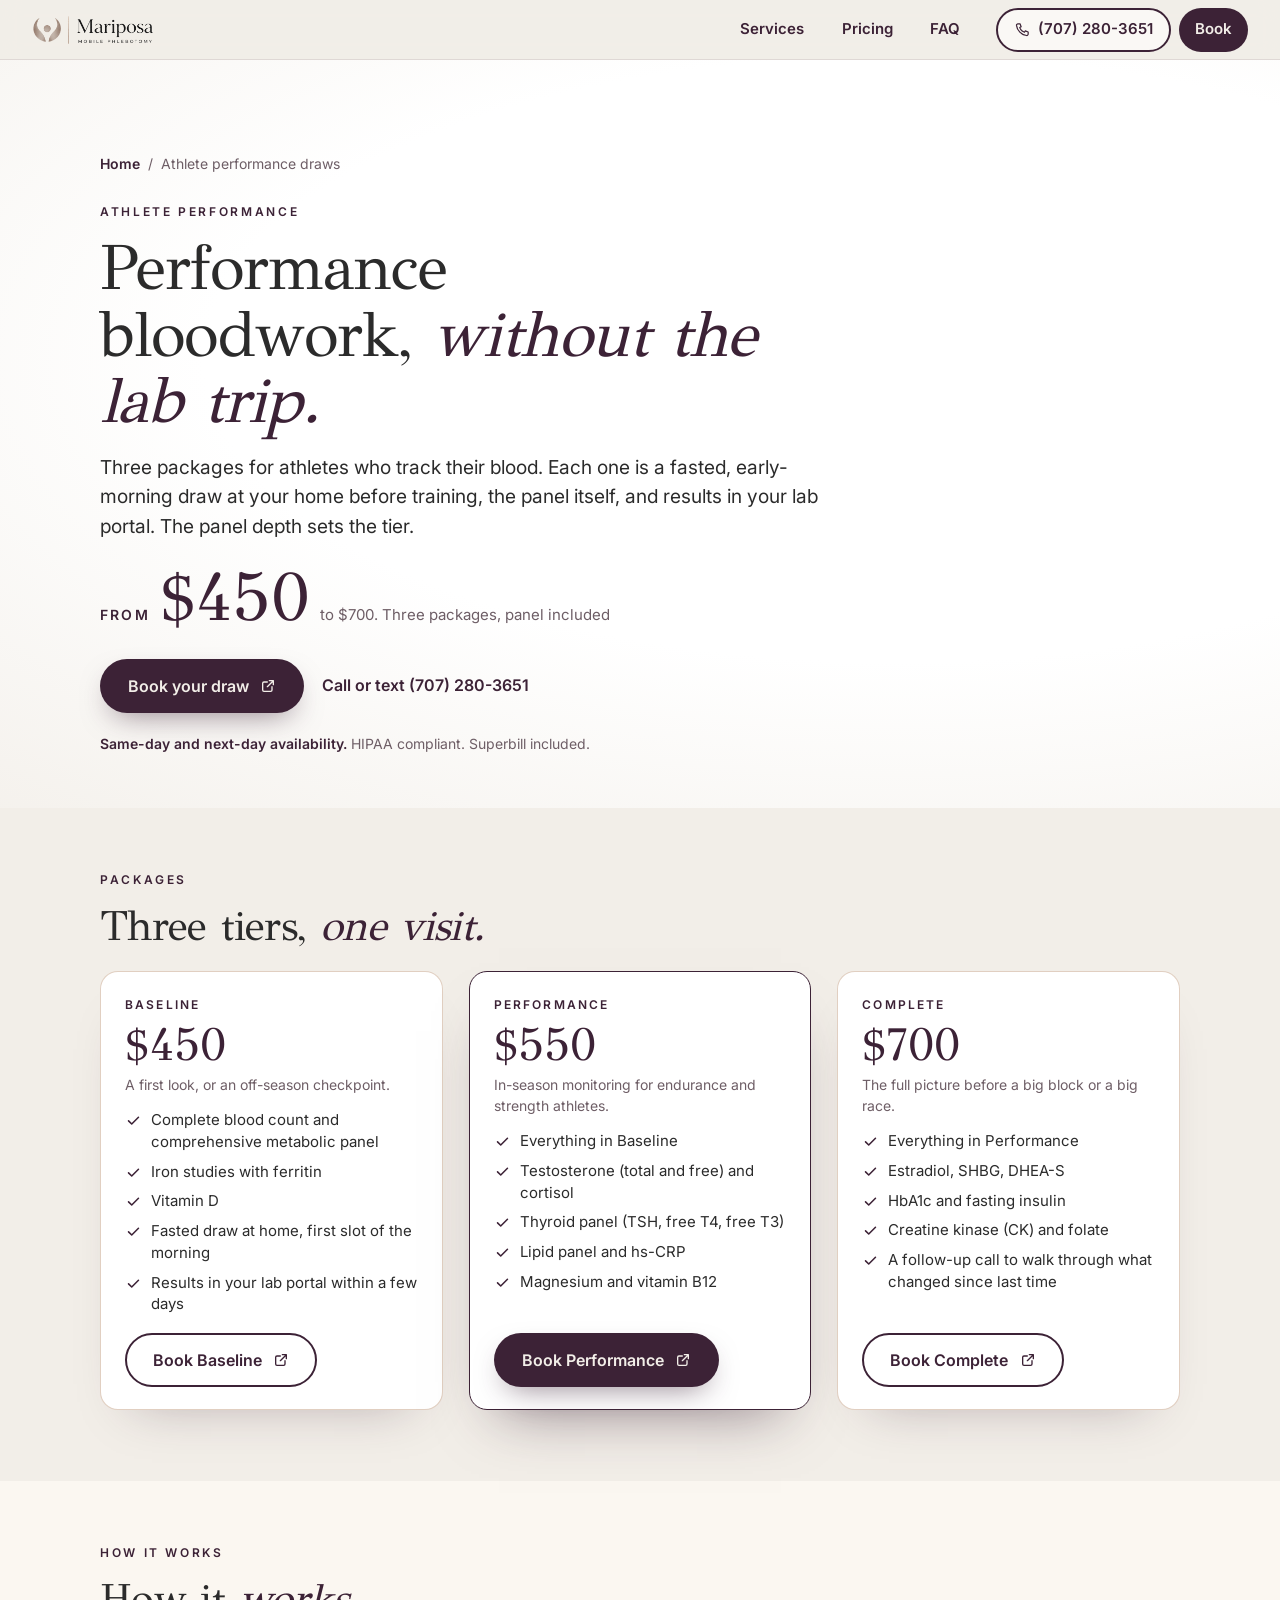
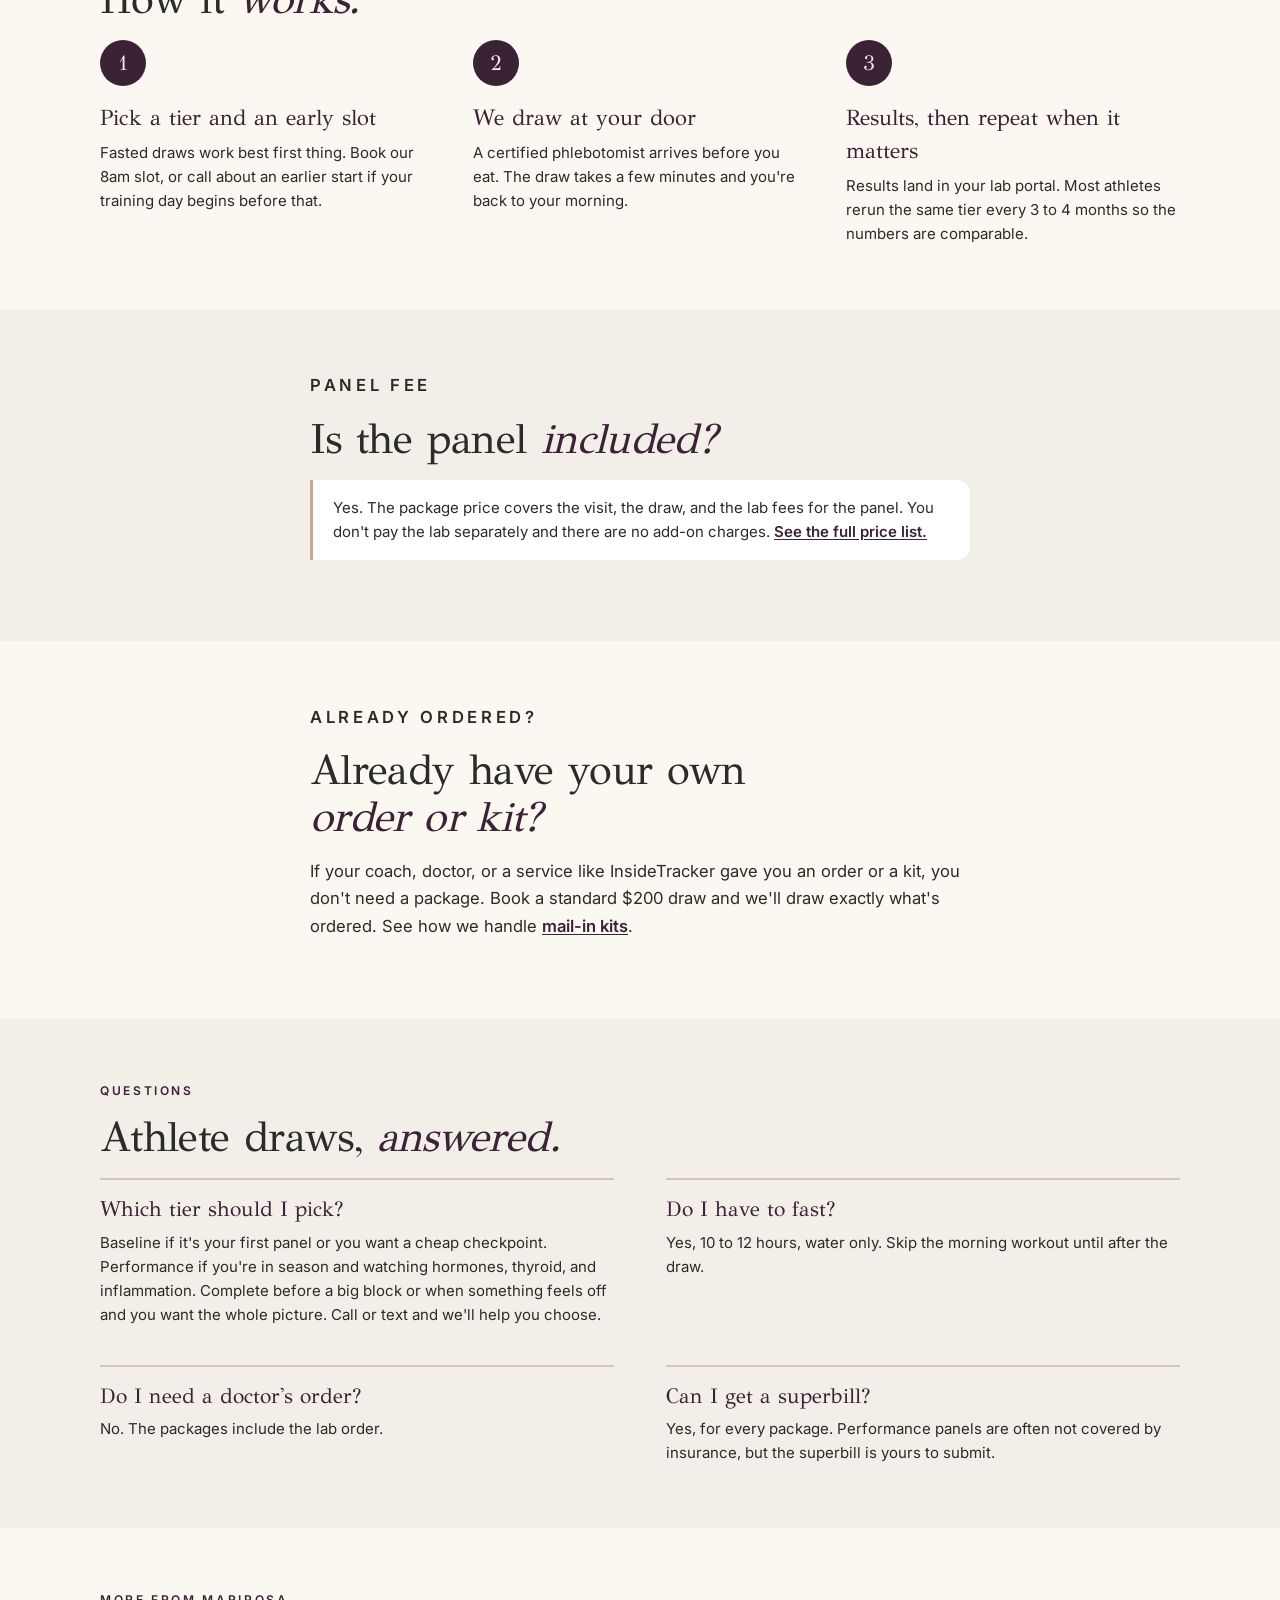
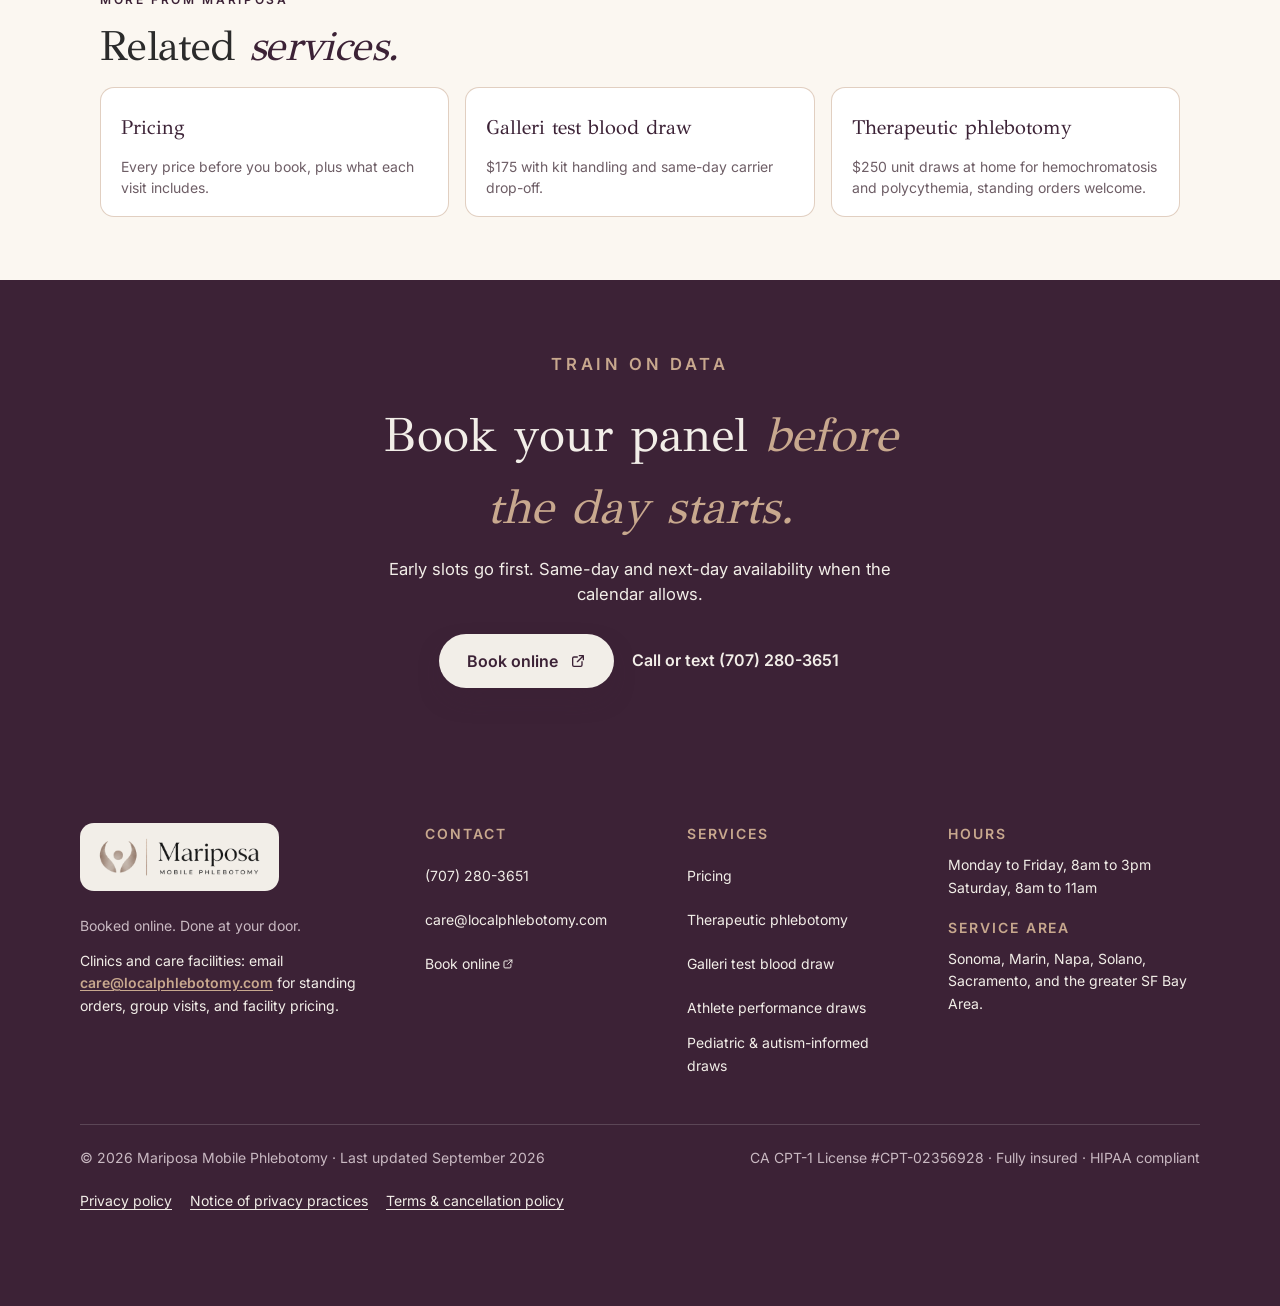
==== athlete-blood-draws/index.html @ 81a759ea "Launch fixes from the September QA sweep, new domain localphlebotomy.com Content (report items 2, 3," ====
<!doctype html>
<html lang="en">
<head>
<meta charset="utf-8">
<meta name="viewport" content="width=device-width, initial-scale=1">
<title>Athlete Blood Testing at Home, Bay Area | Mariposa Mobile Phlebotomy</title>
<meta name="description" content="Performance bloodwork for endurance athletes and lifters, drawn fasted at your home before the day starts. Three packages: Baseline $450, Performance $550, Complete $700. Sonoma, Marin, Napa, Solano, Sacramento. Call or text (707) 280-3651.">
<link rel="canonical" href="https://localphlebotomy.com/athlete-blood-draws/">
<meta name="theme-color" content="#3C2236">
<meta name="robots" content="index, follow, max-image-preview:large, max-snippet:-1">
<link rel="icon" type="image/png" sizes="64x64" href="/assets/brand/favicon-64.png">
<link rel="apple-touch-icon" href="/assets/brand/favicon-180.png">

<meta property="og:type" content="website">
<meta property="og:site_name" content="Mariposa Mobile Phlebotomy">
<meta property="og:title" content="Athlete Blood Testing at Home, Bay Area | Mariposa Mobile Phlebotomy">
<meta property="og:description" content="Performance bloodwork for endurance athletes and lifters, drawn fasted at your home before the day starts. Three packages: Baseline $450, Performance $550, Complete $700.">
<meta property="og:image" content="https://localphlebotomy.com/assets/hero-butterfly-poster.jpg">
<meta property="og:url" content="https://localphlebotomy.com/athlete-blood-draws/">
<meta name="twitter:card" content="summary_large_image">
<meta name="twitter:title" content="Athlete Blood Testing at Home, Bay Area | Mariposa Mobile Phlebotomy">
<meta name="twitter:description" content="Performance bloodwork for endurance athletes and lifters, drawn fasted at your home before the day starts. Three packages: Baseline $450, Performance $550, Complete $700.">
<meta name="twitter:image" content="https://localphlebotomy.com/assets/hero-butterfly-poster.jpg">

<link rel="preconnect" href="https://fonts.googleapis.com">
<link rel="preconnect" href="https://fonts.gstatic.com" crossorigin>
<link href="https://fonts.googleapis.com/css2?family=GFS+Didot&family=Inter:wght@300;400;500;600;700&display=swap" rel="stylesheet">
<link rel="stylesheet" href="/assets/site.css">
<style>.related__list{list-style:none;margin:0;padding:0;display:grid;grid-template-columns:repeat(3,1fr);gap:16px}.related__list li{background:#fff;border:1px solid color-mix(in srgb,var(--brass) 55%,transparent);border-radius:14px;padding:18px 20px;display:flex;flex-direction:column;gap:6px}.related__list a{font-family:"GFS Didot",Georgia,serif;font-size:20px;color:var(--plum);text-decoration:none;min-height:44px;display:inline-flex;align-items:center}.related__list a:hover{text-decoration:underline}.related__list span{font-size:14px;line-height:1.5;color:var(--muted)}@media(max-width:760px){.related__list{grid-template-columns:1fr}}</style>

<script type="application/ld+json">
{
  "@context": "https://schema.org",
  "@type": "Service",
  "name": "Athlete performance blood draw packages",
  "serviceType": "Athlete performance blood draw",
  "provider": {"@type": "MedicalBusiness", "name": "Mariposa Mobile Phlebotomy", "telephone": "+17072803651", "url": "https://localphlebotomy.com/"},
  "areaServed": ["Sonoma County","Marin County","Napa County","Solano County","Sacramento County","San Francisco Bay Area"],
  "url": "https://localphlebotomy.com/athlete-blood-draws/",
  "offers": [
    {"@type": "Offer", "name": "Baseline", "priceCurrency": "USD", "price": "450"},
    {"@type": "Offer", "name": "Performance", "priceCurrency": "USD", "price": "550"},
    {"@type": "Offer", "name": "Complete", "priceCurrency": "USD", "price": "700"}
  ]
}
</script>
<script type="application/ld+json">
{
  "@context": "https://schema.org",
  "@type": "FAQPage",
  "mainEntity": [
    {"@type": "Question", "name": "Which tier should I pick?", "acceptedAnswer": {"@type": "Answer", "text": "Baseline if it's your first panel or you want a cheap checkpoint. Performance if you're in season and watching hormones, thyroid, and inflammation. Complete before a big block or when something feels off and you want the whole picture. Call or text and we'll help you choose."}},
    {"@type": "Question", "name": "Do I have to fast?", "acceptedAnswer": {"@type": "Answer", "text": "Yes, 10 to 12 hours, water only. Skip the morning workout until after the draw."}},
    {"@type": "Question", "name": "Do I need a doctor's order?", "acceptedAnswer": {"@type": "Answer", "text": "No. The packages include the lab order."}},
    {"@type": "Question", "name": "Can I get a superbill?", "acceptedAnswer": {"@type": "Answer", "text": "Yes, for every package. Performance panels are often not covered by insurance, but the superbill is yours to submit."}}
  ]
}
</script>
<script type="application/ld+json">
{
  "@context": "https://schema.org",
  "@type": "BreadcrumbList",
  "itemListElement": [
    {"@type": "ListItem", "position": 1, "name": "Home", "item": "https://localphlebotomy.com/"},
    {"@type": "ListItem", "position": 2, "name": "Athlete performance draws", "item": "https://localphlebotomy.com/athlete-blood-draws/"}
  ]
}
</script>

<script>document.documentElement.classList.add('js');</script>
</head>
<body>
<a class="skip-link" href="#main">Skip to main content</a>
<header class="site-nav">
  <a class="site-nav__brand" href="/" aria-label="Mariposa Mobile Phlebotomy home">
    <img src="/assets/brand/logo-horizontal-t.png" alt="Mariposa Mobile Phlebotomy" width="480" height="118">
  </a>
  <nav class="site-nav__links" aria-label="Site">
    <a href="/#all-services">Services</a>
    <a href="/pricing/">Pricing</a>
    <a href="/#faq">FAQ</a>
  </nav>
  <div class="site-nav__actions">
    <a class="site-nav__call" href="tel:+17072803651">
      <svg viewBox="0 0 24 24" fill="none" aria-hidden="true"><path d="M5.5 4h3l1.6 4-2 1.3a11 11 0 0 0 6.6 6.6l1.3-2 4 1.6v3a2 2 0 0 1-2.2 2A16.5 16.5 0 0 1 3.5 6.2 2 2 0 0 1 5.5 4Z" stroke="currentColor" stroke-width="1.7" stroke-linejoin="round"/></svg>
      <span class="site-nav__call-long">(707) 280-3651</span><span class="site-nav__call-short">Call</span>
    </a>
    <a class="site-nav__book" href="https://mariposamobilephlebotomy.as.me" target="_blank" rel="noopener">Book<span class="sr-only"> on our scheduling page (opens in a new tab)</span></a>
  </div>
</header>

<a class="book-fab" id="bookFab" href="https://mariposamobilephlebotomy.as.me" target="_blank" rel="noopener">
  <svg viewBox="0 0 24 24" fill="none" aria-hidden="true"><path d="M5 12h14M13 6l6 6-6 6" stroke="currentColor" stroke-width="2.2" stroke-linecap="round" stroke-linejoin="round"/></svg>
  Book<span class="sr-only"> on our scheduling page (opens in a new tab)</span>
</a>

<main id="main" class="page" tabindex="-1">
  <section class="page__hero"><div class="page__hero-inner">
    <nav class="crumbs" aria-label="Breadcrumb"><a href="/">Home</a><span aria-hidden="true">/</span>Athlete performance draws</nav>
    <p class="eyebrow">Athlete performance</p>
    <h1>Performance bloodwork, <em>without the lab trip.</em></h1>
    <p class="page__lead">Three packages for athletes who track their blood. Each one is a fasted, early-morning draw at your home before training, the panel itself, and results in your lab portal. The panel depth sets the tier.</p>
    <div class="page__price"><span>From</span><strong>$450</strong><small>to $700. Three packages, panel included</small></div>
    <!-- CONFIRM(Ellie Q2): tier contents are a DRAFT. Ellie must confirm each analyte list and that the lab panel fee is included in the price. -->
    <div class="cta">
      <a class="btn btn--primary" href="https://mariposamobilephlebotomy.as.me" target="_blank" rel="noopener">Book your draw<svg class="ext" viewBox="0 0 24 24" fill="none" aria-hidden="true"><path d="M14 4h6v6M20 4l-9 9M18 13v5a2 2 0 0 1-2 2H6a2 2 0 0 1-2-2V8a2 2 0 0 1 2-2h5" stroke="currentColor" stroke-width="2" stroke-linecap="round" stroke-linejoin="round"/></svg><span class="sr-only"> (opens in a new tab)</span></a>
      <a class="btn btn--ghost" href="tel:+17072803651">Call or text (707) 280-3651</a>
      <p class="cta__note"><b>Same-day and next-day availability.</b> HIPAA compliant. Superbill included.</p>
    </div>
  </div></section>

  <section class="section"><div class="section__inner">
    <p class="eyebrow">Packages</p>
    <h2>Three tiers, <em>one visit.</em></h2>
    <div class="tiers">
      <div class="tier">
        <p class="tier__name">Baseline</p>
        <p class="tier__price">$450</p>
        <p class="tier__for">A first look, or an off-season checkpoint.</p>
        <ul>
          <li><svg viewBox="0 0 24 24" fill="none" aria-hidden="true"><path d="m5 12.5 4.5 4.5L19 7.5" stroke="currentColor" stroke-width="2.2" stroke-linecap="round" stroke-linejoin="round"/></svg><span>Complete blood count and comprehensive metabolic panel</span></li>
          <li><svg viewBox="0 0 24 24" fill="none" aria-hidden="true"><path d="m5 12.5 4.5 4.5L19 7.5" stroke="currentColor" stroke-width="2.2" stroke-linecap="round" stroke-linejoin="round"/></svg><span>Iron studies with ferritin</span></li>
          <li><svg viewBox="0 0 24 24" fill="none" aria-hidden="true"><path d="m5 12.5 4.5 4.5L19 7.5" stroke="currentColor" stroke-width="2.2" stroke-linecap="round" stroke-linejoin="round"/></svg><span>Vitamin D</span></li>
          <li><svg viewBox="0 0 24 24" fill="none" aria-hidden="true"><path d="m5 12.5 4.5 4.5L19 7.5" stroke="currentColor" stroke-width="2.2" stroke-linecap="round" stroke-linejoin="round"/></svg><span>Fasted draw at home, first slot of the morning</span></li>
          <li><svg viewBox="0 0 24 24" fill="none" aria-hidden="true"><path d="m5 12.5 4.5 4.5L19 7.5" stroke="currentColor" stroke-width="2.2" stroke-linecap="round" stroke-linejoin="round"/></svg><span>Results in your lab portal within a few days</span></li>
        </ul>
        <a class="btn btn--outline" href="https://mariposamobilephlebotomy.as.me" target="_blank" rel="noopener">Book Baseline<svg class="ext" viewBox="0 0 24 24" fill="none" aria-hidden="true"><path d="M14 4h6v6M20 4l-9 9M18 13v5a2 2 0 0 1-2 2H6a2 2 0 0 1-2-2V8a2 2 0 0 1 2-2h5" stroke="currentColor" stroke-width="2" stroke-linecap="round" stroke-linejoin="round"/></svg><span class="sr-only"> (opens in a new tab)</span></a>
      </div>
      <div class="tier tier--featured">
        <p class="tier__name">Performance</p>
        <p class="tier__price">$550</p>
        <p class="tier__for">In-season monitoring for endurance and strength athletes.</p>
        <ul>
          <li><svg viewBox="0 0 24 24" fill="none" aria-hidden="true"><path d="m5 12.5 4.5 4.5L19 7.5" stroke="currentColor" stroke-width="2.2" stroke-linecap="round" stroke-linejoin="round"/></svg><span>Everything in Baseline</span></li>
          <li><svg viewBox="0 0 24 24" fill="none" aria-hidden="true"><path d="m5 12.5 4.5 4.5L19 7.5" stroke="currentColor" stroke-width="2.2" stroke-linecap="round" stroke-linejoin="round"/></svg><span>Testosterone (total and free) and cortisol</span></li>
          <li><svg viewBox="0 0 24 24" fill="none" aria-hidden="true"><path d="m5 12.5 4.5 4.5L19 7.5" stroke="currentColor" stroke-width="2.2" stroke-linecap="round" stroke-linejoin="round"/></svg><span>Thyroid panel (TSH, free T4, free T3)</span></li>
          <li><svg viewBox="0 0 24 24" fill="none" aria-hidden="true"><path d="m5 12.5 4.5 4.5L19 7.5" stroke="currentColor" stroke-width="2.2" stroke-linecap="round" stroke-linejoin="round"/></svg><span>Lipid panel and hs-CRP</span></li>
          <li><svg viewBox="0 0 24 24" fill="none" aria-hidden="true"><path d="m5 12.5 4.5 4.5L19 7.5" stroke="currentColor" stroke-width="2.2" stroke-linecap="round" stroke-linejoin="round"/></svg><span>Magnesium and vitamin B12</span></li>
        </ul>
        <a class="btn btn--primary" href="https://mariposamobilephlebotomy.as.me" target="_blank" rel="noopener">Book Performance<svg class="ext" viewBox="0 0 24 24" fill="none" aria-hidden="true"><path d="M14 4h6v6M20 4l-9 9M18 13v5a2 2 0 0 1-2 2H6a2 2 0 0 1-2-2V8a2 2 0 0 1 2-2h5" stroke="currentColor" stroke-width="2" stroke-linecap="round" stroke-linejoin="round"/></svg><span class="sr-only"> (opens in a new tab)</span></a>
      </div>
      <div class="tier">
        <p class="tier__name">Complete</p>
        <p class="tier__price">$700</p>
        <p class="tier__for">The full picture before a big block or a big race.</p>
        <ul>
          <li><svg viewBox="0 0 24 24" fill="none" aria-hidden="true"><path d="m5 12.5 4.5 4.5L19 7.5" stroke="currentColor" stroke-width="2.2" stroke-linecap="round" stroke-linejoin="round"/></svg><span>Everything in Performance</span></li>
          <li><svg viewBox="0 0 24 24" fill="none" aria-hidden="true"><path d="m5 12.5 4.5 4.5L19 7.5" stroke="currentColor" stroke-width="2.2" stroke-linecap="round" stroke-linejoin="round"/></svg><span>Estradiol, SHBG, DHEA-S</span></li>
          <li><svg viewBox="0 0 24 24" fill="none" aria-hidden="true"><path d="m5 12.5 4.5 4.5L19 7.5" stroke="currentColor" stroke-width="2.2" stroke-linecap="round" stroke-linejoin="round"/></svg><span>HbA1c and fasting insulin</span></li>
          <li><svg viewBox="0 0 24 24" fill="none" aria-hidden="true"><path d="m5 12.5 4.5 4.5L19 7.5" stroke="currentColor" stroke-width="2.2" stroke-linecap="round" stroke-linejoin="round"/></svg><span>Creatine kinase (CK) and folate</span></li>
          <!-- CONFIRM(Ellie Q2): follow-up call -->
          <li><svg viewBox="0 0 24 24" fill="none" aria-hidden="true"><path d="m5 12.5 4.5 4.5L19 7.5" stroke="currentColor" stroke-width="2.2" stroke-linecap="round" stroke-linejoin="round"/></svg><span>A follow-up call to walk through what changed since last time</span></li>
        </ul>
        <a class="btn btn--outline" href="https://mariposamobilephlebotomy.as.me" target="_blank" rel="noopener">Book Complete<svg class="ext" viewBox="0 0 24 24" fill="none" aria-hidden="true"><path d="M14 4h6v6M20 4l-9 9M18 13v5a2 2 0 0 1-2 2H6a2 2 0 0 1-2-2V8a2 2 0 0 1 2-2h5" stroke="currentColor" stroke-width="2" stroke-linecap="round" stroke-linejoin="round"/></svg><span class="sr-only"> (opens in a new tab)</span></a>
      </div>
    </div>
  </div></section>

  <section class="section section--tint"><div class="section__inner">
    <p class="eyebrow">How it works</p>
    <h2>How it <em>works.</em></h2>
    <ol class="steps__list">
      <li><span class="steps__n">1</span><h3>Pick a tier and an early slot</h3><p><!-- CONFIRM(Ellie Q8): earliest start time -->Fasted draws work best first thing. Book our 8am slot, or call about an earlier start if your training day begins before that.</p></li>
      <li><span class="steps__n">2</span><h3>We draw at your door</h3><p>A certified phlebotomist arrives before you eat. The draw takes a few minutes and you're back to your morning.</p></li>
      <li><span class="steps__n">3</span><h3>Results, then repeat when it matters</h3><p>Results land in your lab portal. Most athletes rerun the same tier every 3 to 4 months so the numbers are comparable.</p></li>
    </ol>
  </div></section>

  <section class="section"><div class="section__inner prose">
    <p class="eyebrow">Panel fee</p>
    <h2>Is the panel <em>included?</em></h2>
    <div class="callout">
      <!-- CONFIRM(Ellie Q2): panel included -->
      <p>Yes. The package price covers the visit, the draw, and the lab fees for the panel. You don't pay the lab separately and there are no add-on charges. <a href="/pricing/">See the full price list.</a></p>
    </div>
  </div></section>

  <section class="section section--tint"><div class="section__inner prose">
    <p class="eyebrow">Already ordered?</p>
    <h2>Already have your own <em>order or kit?</em></h2>
    <p>If your coach, doctor, or a service like InsideTracker gave you an order or a kit, you don't need a package. Book a standard $200 draw and we'll draw exactly what's ordered. See how we handle <a href="/galleri-test-blood-draw/">mail-in kits</a>.</p>
  </div></section>

  <section class="section" id="faq"><div class="section__inner">
    <p class="eyebrow">Questions</p>
    <h2>Athlete draws, <em>answered.</em></h2>
    <div class="faq__grid">
      <div class="faq__item">
        <h3>Which tier should I pick?</h3>
        <p>Baseline if it's your first panel or you want a cheap checkpoint. Performance if you're in season and watching hormones, thyroid, and inflammation. Complete before a big block or when something feels off and you want the whole picture. Call or text and we'll help you choose.</p>
      </div>
      <div class="faq__item">
        <h3>Do I have to fast?</h3>
        <p>Yes, 10 to 12 hours, water only. Skip the morning workout until after the draw.</p>
      </div>
      <div class="faq__item">
        <h3>Do I need a doctor's order?</h3>
        <!-- CONFIRM(Ellie Q2): who provides the order for the packages -->
        <p>No. The packages include the lab order.</p>
      </div>
      <div class="faq__item">
        <h3>Can I get a superbill?</h3>
        <p>Yes, for every package. Performance panels are often not covered by insurance, but the superbill is yours to submit.</p>
      </div>
    </div>
  </div></section>

  <section class="section section--tint related" aria-labelledby="related-h"><div class="section__inner">
    <p class="eyebrow">More from Mariposa</p>
    <h2 id="related-h">Related <em>services.</em></h2>
    <ul class="related__list">
      <li><a href="/pricing/">Pricing</a><span>Every price before you book, plus what each visit includes.</span></li>
      <li><a href="/galleri-test-blood-draw/">Galleri test blood draw</a><span>$175 with kit handling and same-day carrier drop-off.</span></li>
      <li><a href="/therapeutic-phlebotomy/">Therapeutic phlebotomy</a><span>$250 unit draws at home for hemochromatosis and polycythemia, standing orders welcome.</span></li>
    </ul>
  </div></section>

  <section class="cta-band">
    <p class="eyebrow">Train on data</p>
    <h2>Book your panel <em>before the day starts.</em></h2>
    <p>Early slots go first. Same-day and next-day availability when the calendar allows.</p>
    <div class="cta">
      <a class="btn btn--primary" href="https://mariposamobilephlebotomy.as.me" target="_blank" rel="noopener">Book online<svg class="ext" viewBox="0 0 24 24" fill="none" aria-hidden="true"><path d="M14 4h6v6M20 4l-9 9M18 13v5a2 2 0 0 1-2 2H6a2 2 0 0 1-2-2V8a2 2 0 0 1 2-2h5" stroke="currentColor" stroke-width="2" stroke-linecap="round" stroke-linejoin="round"/></svg><span class="sr-only"> (opens in a new tab)</span></a>
      <a class="btn btn--ghost" href="tel:+17072803651">Call or text (707) 280-3651</a>
    </div>
  </section>
</main>

<footer class="site-footer" id="footer">
  <div class="foot__inner">
    <div class="foot__brand">
      <span class="foot__brand-chip"><img class="foot__logo" src="/assets/brand/logo-horizontal-t.png" alt="" width="480" height="118" loading="lazy" decoding="async"></span>
      <p class="foot__tag">Booked online. Done at your door.</p>
      <p class="foot__clinics">Clinics and care facilities: email <a href="mailto:care@localphlebotomy.com">care@localphlebotomy.com</a> for standing orders, group visits, and facility pricing.</p>
    </div>
    <div class="foot__col">
      <h4>Contact</h4>
      <a href="tel:+17072803651">(707) 280-3651</a>
      <a href="mailto:care@localphlebotomy.com">care@localphlebotomy.com</a>
      <a href="https://mariposamobilephlebotomy.as.me" target="_blank" rel="noopener">Book online<svg class="ext" viewBox="0 0 24 24" fill="none" aria-hidden="true"><path d="M14 4h6v6M20 4l-9 9M18 13v5a2 2 0 0 1-2 2H6a2 2 0 0 1-2-2V8a2 2 0 0 1 2-2h5" stroke="currentColor" stroke-width="2" stroke-linecap="round" stroke-linejoin="round"/></svg><span class="sr-only"> (opens in a new tab)</span></a>
    </div>
    <div class="foot__col">
      <h4>Services</h4>
      <a href="/pricing/">Pricing</a>
      <a href="/therapeutic-phlebotomy/">Therapeutic phlebotomy</a>
      <a href="/galleri-test-blood-draw/">Galleri test blood draw</a>
      <a href="/athlete-blood-draws/">Athlete performance draws</a>
      <a href="/pediatric-blood-draws/">Pediatric &amp; autism-informed draws</a>
    </div>
    <div class="foot__col">
      <h4>Hours</h4>
      <p>Monday to Friday, 8am to 3pm</p>
      <p>Saturday, 8am to 11am</p>
      <h4>Service area</h4>
      <p>Sonoma, Marin, Napa, Solano, Sacramento, and the greater SF Bay Area.</p>
    </div>
  </div>
  <div class="foot__legal">
    <span>&copy; 2026 Mariposa Mobile Phlebotomy &middot; Last updated September 2026</span>
    <span>CA CPT-1 License #CPT-02356928 &middot; Fully insured &middot; HIPAA compliant</span>
    <nav class="foot__legal-links" aria-label="Legal">
      <a href="/privacy/">Privacy policy</a>
      <a href="/privacy/#hipaa">Notice of privacy practices</a>
      <a href="/terms/">Terms &amp; cancellation policy</a>
    </nav>
  </div>
</footer>

<script>
(function(){
  var fab = document.getElementById('bookFab'); if (!fab) return;
  var foot = document.querySelector('.site-footer');
  var plum = Array.prototype.slice.call(document.querySelectorAll('.cta-band,.section--plum'));
  function upd(){
    fab.classList.toggle('show', window.scrollY > 240);
    var r = fab.getBoundingClientRect(), cy = r.top + r.height / 2;
    var fb = foot ? foot.getBoundingClientRect() : null;
    fab.classList.toggle('book-fab--hide', !!fb && fb.top < window.innerHeight);
    fab.classList.toggle('book-fab--onplum', plum.some(function(s){ var b = s.getBoundingClientRect(); return cy >= b.top && cy <= b.bottom; }));
  }
  window.addEventListener('scroll', upd, {passive:true}); window.addEventListener('resize', upd); upd();
})();
</script>
</body>
</html>
---- assets/site.css ----
/* ============================================================
   Mariposa Mobile Phlebotomy: shared site styles
   Loaded by every page (index.html and the /pricing/, /therapeutic-phlebotomy/,
   etc. subpages). Tokens, reset, header nav, footer, buttons, subpage layout,
   print. Scene-specific styles for the homepage stay inline in index.html.
   ============================================================ */

:root{
  /* Mariposa brand palette (exact) */
  --plum:#3C2236;      /* primary brand / premium trust */
  --mauve:#A18B97;     /* secondary / empathy */
  --mauve-light:#C9B9C2; /* footer secondary text on plum (>= 7:1) */
  --ivory:#F2EEE8;     /* primary background */
  --charcoal:#2B2B2B;  /* text / clinical clarity */
  --brass:#C8A88E;     /* accent / premium detail */
  --muted:#6E5E66;     /* legible secondary text */
  --white:#FFFFFF;
  --radius:14px;
  --ease:cubic-bezier(.22,.61,.36,1);
  --nav-h:60px;        /* fixed header height; anchors offset by this */
  --fab-h:52px;        /* persistent Book button height */
}

*{box-sizing:border-box;margin:0;padding:0}
html{-webkit-text-size-adjust:100%;scroll-padding-top:calc(var(--nav-h) + 12px)}
body{
  font-family:"Inter",system-ui,-apple-system,Segoe UI,Roboto,sans-serif;
  color:var(--charcoal);
  background:var(--ivory);
  line-height:1.5;
  -webkit-font-smoothing:antialiased;
}
a{color:inherit}
img,svg,video{max-width:100%}
[tabindex="-1"]:focus{outline:none}

/* accessibility: visible keyboard focus (brand-legible on both grounds) */
:focus-visible{outline:3px solid var(--plum);outline-offset:3px}
.site-footer a:focus-visible,.book-fab:focus-visible,.btn--primary:focus-visible,.skip-link:focus-visible,
.site-nav__book:focus-visible{outline-color:var(--brass)}

/* skip link */
.skip-link{position:fixed;left:14px;top:-70px;z-index:220;background:var(--plum);color:var(--ivory);
  font-weight:600;font-size:15px;padding:12px 18px;border-radius:10px;text-decoration:none;
  transition:top .2s var(--ease)}
.skip-link:focus{top:14px}

/* screen-reader only text (used for "opens in a new tab" notices) */
.sr-only{position:absolute;width:1px;height:1px;padding:0;margin:-1px;overflow:hidden;clip:rect(0,0,0,0);white-space:nowrap;border:0}

/* "opens in a new tab" glyph, shown after external CTAs */
.ext{display:inline-block;width:.85em;height:.85em;margin-left:.15em;vertical-align:-.05em;flex:none}

/* ---------- buttons ---------- */
.btn{
  display:inline-flex;align-items:center;gap:.55rem;
  font-weight:600;font-size:16px;text-decoration:none;border-radius:999px;padding:15px 28px;
  min-height:48px;
  transition:transform .25s var(--ease), box-shadow .25s var(--ease), background .25s var(--ease), color .25s var(--ease);
}
.btn--primary{background:var(--plum);color:var(--ivory);box-shadow:0 12px 30px -12px rgba(60,34,54,.6)}
.btn--primary:hover{transform:translateY(-2px);background:var(--brass);color:var(--plum);box-shadow:0 18px 38px -12px rgba(60,34,54,.45)}
.btn--ghost{color:var(--plum);font-weight:600;text-decoration:none;border-bottom:2px solid transparent;
  padding:6px 2px;display:inline-flex;align-items:center;min-height:44px;border-radius:0}
.btn--ghost:hover{border-bottom-color:var(--plum)}
.btn--outline{background:transparent;color:var(--plum);border:2px solid var(--plum);padding:13px 26px}
.btn--outline:hover{background:var(--plum);color:var(--ivory)}
.btn svg{width:16px;height:16px;flex:none}

/* ---------- fixed header nav (visible from 0s on every page, never fades) ---------- */
.site-nav{
  position:fixed;left:0;right:0;top:0;z-index:200;
  height:var(--nav-h);
  display:flex;align-items:center;gap:clamp(12px,2vw,28px);
  padding:0 clamp(14px,3vw,32px);
  background:rgba(242,238,232,.86);
  -webkit-backdrop-filter:blur(10px);backdrop-filter:blur(10px);
  border-bottom:1px solid rgba(60,34,54,.10);
}
.site-nav__brand{display:inline-flex;align-items:center;min-height:44px;flex:none}
.site-nav__brand img{height:30px;width:auto;display:block}
.site-nav__links{display:flex;align-items:center;gap:clamp(6px,1.4vw,18px);margin-left:auto}
.site-nav__links a{
  display:inline-flex;align-items:center;min-height:44px;padding:0 10px;
  font-size:15px;font-weight:600;color:var(--plum);text-decoration:none;border-radius:8px;
}
.site-nav__links a:hover{background:rgba(60,34,54,.08)}
.site-nav__links a[aria-current="page"]{text-decoration:underline;text-underline-offset:5px;text-decoration-thickness:2px}
.site-nav__actions{display:flex;align-items:center;gap:8px;flex:none}
.site-nav__call,.site-nav__book{
  display:inline-flex;align-items:center;gap:7px;min-height:44px;padding:0 16px;border-radius:999px;
  font-size:15px;font-weight:600;text-decoration:none;white-space:nowrap;
  transition:background .25s var(--ease),color .25s var(--ease);
}
.site-nav__call{color:var(--plum);border:2px solid var(--plum);background:rgba(255,255,255,.55)}
.site-nav__call:hover{background:var(--plum);color:var(--ivory)}
.site-nav__call svg{width:17px;height:17px;flex:none}
.site-nav__call-short{display:none}
.site-nav__book{background:var(--plum);color:var(--ivory)}
.site-nav__book:hover{background:var(--brass);color:var(--plum)}
@media (max-width:760px){
  .site-nav{gap:8px;padding:0 12px}
  .site-nav__brand img{height:24px}
  .site-nav__links{display:none}
  .site-nav__actions{margin-left:auto}
  .site-nav__call{padding:0 13px}
  .site-nav__call-long{display:none}
  .site-nav__call-short{display:inline}
}
@media (max-width:340px){.site-nav__book{display:none}}

/* ---------- persistent Book button (fades in past the hero; hidden once the footer is in view) ---------- */
.book-fab{position:fixed;right:clamp(16px,3vw,28px);bottom:clamp(16px,3vw,28px);z-index:110;
  display:inline-flex;align-items:center;gap:8px;min-height:var(--fab-h);padding:0 22px;border-radius:999px;
  background:var(--plum);color:var(--ivory);font-weight:600;font-size:15px;text-decoration:none;
  box-shadow:0 14px 34px -12px rgba(60,34,54,.7);
  opacity:0;visibility:hidden;transform:translateY(14px);
  transition:opacity .3s var(--ease),transform .3s var(--ease),background .25s var(--ease),color .25s var(--ease)}
.book-fab.show{opacity:1;visibility:visible;transform:none}
.book-fab.show.book-fab--hide{opacity:0;visibility:hidden;transform:translateY(14px)}
.book-fab:hover{background:var(--brass);color:var(--plum)}
/* over a plum-colored section, flip to an ivory pill so it stays visible */
.book-fab--onplum{background:var(--ivory);color:var(--plum);box-shadow:0 14px 34px -12px rgba(0,0,0,.55)}
.book-fab--onplum:hover{background:var(--brass);color:var(--plum)}
.book-fab svg{width:18px;height:18px;flex:none}

/* ---------- shared type ---------- */
.eyebrow{text-transform:uppercase;letter-spacing:.22em;font-size:12px;font-weight:600;color:var(--plum);margin-bottom:14px}
.t-headline{font-family:"GFS Didot",Georgia,serif;font-weight:400;font-size:clamp(32px,5vw,60px);line-height:1.05;
  letter-spacing:-.015em;color:var(--charcoal);max-width:16ch}
.t-headline em{color:var(--plum);font-style:italic}
@media (max-width:760px){.t-headline{font-size:clamp(28px,8.4vw,40px)}}

/* ---------- subpage layout (/pricing/, /therapeutic-phlebotomy/, ...) ---------- */
.page{padding-top:var(--nav-h)}
.page__hero{background:radial-gradient(120% 90% at 70% 40%, #ffffff 0%, #ffffff 45%, var(--ivory) 100%);
  padding:clamp(48px,9vh,104px) clamp(22px,5vw,64px) clamp(36px,6vh,64px)}
.page__hero-inner{max-width:1080px;margin:0 auto}
.page__hero h1{font-family:"GFS Didot",Georgia,serif;font-weight:400;font-size:clamp(34px,5.4vw,64px);line-height:1.04;
  letter-spacing:-.015em;color:var(--charcoal);max-width:18ch;margin:0 0 18px}
.page__hero h1 em{color:var(--plum);font-style:italic}
.page__lead{font-size:clamp(17px,1.5vw,20px);line-height:1.55;color:var(--charcoal);max-width:60ch;margin:0 0 22px}
.page__price{display:flex;align-items:baseline;gap:10px;margin:6px 0 22px}
.page__price span{font-size:14px;text-transform:uppercase;letter-spacing:.16em;color:var(--plum);font-weight:600}
.page__price strong{font-family:"GFS Didot",Georgia,serif;font-weight:400;font-size:clamp(40px,6vw,68px);color:var(--plum);line-height:1}
.page__price small{font-size:15px;color:var(--muted)}
.cta{display:flex;flex-wrap:wrap;align-items:center;gap:16px;margin-top:clamp(18px,3vh,30px)}
.cta__note{flex-basis:100%;font-size:14px;color:var(--muted);margin-top:4px}
.cta__note b{color:var(--plum);font-weight:600}

.section{padding:clamp(44px,7vh,88px) clamp(22px,5vw,64px)}
.section--tint{background:#fbf7f1}
.section--plum{background:var(--plum);color:var(--ivory)}
.section--plum .eyebrow{color:var(--brass)}
.section--plum h2,.section--plum .t-headline{color:var(--ivory)}
.section--plum .t-headline em{color:var(--brass)}
.section__inner{max-width:1080px;margin:0 auto}
.section h2{font-family:"GFS Didot",Georgia,serif;font-weight:400;font-size:clamp(26px,3.4vw,42px);line-height:1.1;
  letter-spacing:-.015em;color:var(--charcoal);margin:0 0 18px;max-width:22ch}
.section h2 em{color:var(--plum);font-style:italic}
.section h3{font-family:"GFS Didot",Georgia,serif;font-weight:400;font-size:clamp(19px,2vw,24px);color:var(--plum);margin:0 0 8px}
.prose{max-width:66ch}
.prose p,.prose li{font-size:clamp(15px,1.3vw,17px);line-height:1.65;color:var(--charcoal)}
.prose p{margin:0 0 16px}
.prose ul,.prose ol{margin:0 0 18px 1.2em}
.prose li{margin-bottom:8px}
.prose a{color:var(--plum);font-weight:600;text-decoration:underline;text-underline-offset:2px}
.prose h3{margin-top:26px}
.prose h4{font-size:15px;text-transform:uppercase;letter-spacing:.14em;color:var(--plum);margin:22px 0 8px}
.section--plum .prose p,.section--plum .prose li{color:var(--ivory)}
.section--plum .prose a{color:var(--brass)}

/* numbered steps */
.steps__list{list-style:none;margin:0;padding:0;display:grid;grid-template-columns:repeat(3,1fr);gap:clamp(22px,3vw,44px)}
.steps__n{display:inline-flex;align-items:center;justify-content:center;width:46px;height:46px;border-radius:50%;
  background:var(--plum);color:var(--ivory);font-family:"GFS Didot",Georgia,serif;font-size:21px;margin-bottom:15px}
.steps__list h3{font-family:"GFS Didot",Georgia,serif;font-weight:400;color:var(--plum);font-size:clamp(18px,1.8vw,22px);margin:0 0 7px}
.steps__list p{margin:0;font-size:15px;line-height:1.6;color:var(--charcoal)}

/* pricing card + table (shared with the homepage FAQ section) */
.pricing{background:var(--panel,#fff);border:1px solid color-mix(in srgb,var(--brass) 55%,transparent);border-radius:18px;
  padding:clamp(22px,3vw,32px);margin-bottom:clamp(28px,4vh,44px);box-shadow:0 26px 50px -34px rgba(60,34,54,.4)}
.pricing h3{font-family:"GFS Didot",Georgia,serif;font-weight:400;color:var(--plum);font-size:clamp(20px,2.2vw,26px);margin:0 0 4px}
.pricing__sub{font-size:14px;color:var(--charcoal);opacity:.8;margin:0 0 18px}
.pricing__list{list-style:none;margin:0;padding:0;display:grid;grid-template-columns:repeat(2,1fr);gap:2px 32px}
.pricing__list li{display:flex;justify-content:space-between;align-items:baseline;gap:16px;padding:12px 0;
  border-bottom:1px solid color-mix(in srgb,var(--charcoal) 10%,transparent)}
.pricing__list span{font-size:15px;color:var(--charcoal)}
.pricing__list span small{display:block;font-size:13px;color:var(--muted);margin-top:2px}
.pricing__list a{color:var(--plum);font-weight:600;text-decoration:underline;text-underline-offset:2px}
.pricing__list b{font-family:"GFS Didot",Georgia,serif;font-weight:400;font-size:20px;color:var(--plum);
  font-variant-numeric:tabular-nums;white-space:nowrap}
.pricing__note{margin:16px 0 0;font-size:14px;color:var(--charcoal);opacity:.82}
.pricing__note a{color:var(--plum);font-weight:600}

/* tier cards (athlete packages) */
.tiers{display:grid;grid-template-columns:repeat(3,1fr);gap:clamp(16px,2.4vw,26px);margin:22px 0 8px}
.tier{background:#fff;border:1px solid color-mix(in srgb,var(--brass) 55%,transparent);border-radius:18px;padding:24px 24px 22px;
  display:flex;flex-direction:column;box-shadow:0 26px 50px -34px rgba(60,34,54,.35)}
.tier--featured{border-color:var(--plum);box-shadow:0 30px 56px -30px rgba(60,34,54,.55)}
.tier__name{font-size:12px;text-transform:uppercase;letter-spacing:.18em;color:var(--plum);font-weight:600;margin-bottom:8px}
.tier__price{font-family:"GFS Didot",Georgia,serif;font-size:clamp(34px,4vw,46px);color:var(--plum);line-height:1;margin-bottom:6px}
.tier__for{font-size:14px;color:var(--muted);margin-bottom:14px}
.tier ul{list-style:none;margin:0 0 18px;padding:0;display:flex;flex-direction:column;gap:8px}
.tier li{display:flex;gap:9px;align-items:flex-start;font-size:15px;line-height:1.45;color:var(--charcoal)}
.tier li svg{width:17px;height:17px;flex:none;color:var(--plum);margin-top:3px}
.tier .btn{margin-top:auto;align-self:flex-start}

/* checklist / "what it looks like" block */
.checklist{list-style:none;margin:0;padding:0;display:grid;grid-template-columns:repeat(2,1fr);gap:14px 28px}
.checklist li{display:flex;gap:11px;align-items:flex-start;font-size:15.5px;line-height:1.5;color:var(--charcoal)}
.checklist li svg{width:20px;height:20px;flex:none;color:var(--plum);margin-top:2px}
.checklist li b{color:var(--plum);font-weight:600}

/* FAQ grid (shared with the homepage) */
.faq__grid{display:grid;grid-template-columns:1fr 1fr;gap:clamp(20px,3vw,40px) clamp(28px,4vw,56px)}
.faq__item{border-top:2px solid color-mix(in srgb,var(--brass) 60%,transparent);padding-top:16px}
.faq__item h3{font-family:"GFS Didot",Georgia,serif;font-weight:400;color:var(--plum);font-size:clamp(17px,1.7vw,21px);line-height:1.25;margin:0 0 8px}
.faq__item p{margin:0 0 8px;font-size:15px;line-height:1.6;color:var(--charcoal)}
.faq__item p:last-child{margin-bottom:0}
.faq__item a{color:var(--plum);font-weight:600;text-decoration:underline;text-underline-offset:2px}

/* callout (policy / notice) */
.callout{border-left:3px solid var(--brass);background:#fff;border-radius:0 14px 14px 0;padding:16px 20px;margin:18px 0;max-width:66ch}
.callout p{margin:0;font-size:15px;line-height:1.6;color:var(--charcoal)}
.callout p + p{margin-top:8px}
.callout a{color:var(--plum);font-weight:600}

/* closing CTA band */
.cta-band{background:var(--plum);color:var(--ivory);text-align:center;padding:clamp(48px,8vh,96px) clamp(22px,5vw,64px)}
.cta-band .eyebrow{color:var(--brass)}
.cta-band h2{font-family:"GFS Didot",Georgia,serif;font-weight:400;font-size:clamp(28px,4vw,48px);color:var(--ivory);margin:0 auto 14px;max-width:20ch}
.cta-band h2 em{color:var(--brass);font-style:italic}
.cta-band p{font-size:clamp(15px,1.3vw,17px);max-width:52ch;margin:0 auto 22px;color:var(--ivory)}
.cta-band .cta{justify-content:center}
.cta-band .btn--primary{background:var(--ivory);color:var(--plum)}
.cta-band .btn--primary:hover{background:var(--brass);color:var(--plum)}
.cta-band .btn--ghost{color:var(--ivory)}
.cta-band .btn--ghost:hover{border-bottom-color:var(--brass)}

/* breadcrumb */
.crumbs{font-size:14px;color:var(--muted);margin-bottom:18px}
.crumbs a{color:var(--plum);text-decoration:none;font-weight:600;display:inline-flex;align-items:center;min-height:44px}
.crumbs a:hover{text-decoration:underline}
.crumbs span{margin:0 8px}

/* ---------- footer (shared) ---------- */
.site-footer{background:var(--plum);color:var(--ivory);
  padding:clamp(48px,7vh,80px) clamp(22px,5vw,64px) calc(32px + var(--fab-h))}
.foot__inner{max-width:1120px;margin:0 auto;display:grid;grid-template-columns:1.4fr 1fr 1fr 1.2fr;gap:clamp(24px,4vw,56px);align-items:start}
.foot__brand-chip{display:inline-block;background:var(--ivory);border-radius:14px;padding:14px 18px;margin-bottom:16px}
.foot__logo{height:40px;width:auto;display:block}
.foot__brand{font-size:14px;line-height:1.7}
.foot__tag{color:var(--mauve-light);display:block;margin-bottom:12px}
.foot__clinics{font-size:14px;line-height:1.6;color:var(--ivory);max-width:34ch}
.foot__clinics a{color:var(--brass);font-weight:600;text-decoration:underline;text-underline-offset:2px}
.foot__col h4{font-size:14px;text-transform:uppercase;letter-spacing:.14em;color:var(--brass);margin-bottom:10px;font-weight:600}
.foot__col h4 + h4,.foot__col p + h4{margin-top:18px}
.foot__col a,.foot__col p{font-size:14px;line-height:1.6;color:var(--ivory);text-decoration:none;display:block}
.foot__col a{min-height:44px;display:flex;align-items:center;padding:2px 0}
.foot__col a:hover{color:var(--brass);text-decoration:underline}
.foot__legal{max-width:1120px;margin:clamp(36px,5vh,56px) auto 0;padding-top:22px;border-top:1px solid rgba(255,255,255,.16);
  font-size:14px;color:var(--mauve-light);display:flex;justify-content:space-between;flex-wrap:wrap;gap:10px 24px;align-items:center}
.foot__legal-links{display:flex;flex-wrap:wrap;gap:0 18px;flex-basis:100%}
.foot__legal-links a{color:var(--ivory);text-decoration:underline;text-underline-offset:3px;min-height:44px;display:inline-flex;align-items:center;font-size:14px}
.foot__legal-links a:hover{color:var(--brass)}

@media (max-width:760px){
  .steps__list,.tiers,.checklist,.faq__grid,.pricing__list{grid-template-columns:1fr}
  .faq__grid{gap:22px}
  .pricing__list{gap:0}
  .foot__inner{grid-template-columns:1fr 1fr;gap:28px 24px}
  .foot__brand{grid-column:1 / -1}
  .foot__legal{flex-direction:column;align-items:flex-start}
}

/* ---------- reduced motion (shared) ---------- */
@media (prefers-reduced-motion:reduce){
  .btn,.book-fab,.site-nav__call,.site-nav__book{transition:none}
  .btn--primary:hover{transform:none}
}

/* ---------- print / save as PDF ----------
   Every pinned scene becomes static, every reveal is fully visible, and the
   videos, nav chrome and Book button are dropped. ---------- */
@media print{
  html{scroll-padding-top:0}
  body{background:#fff;color:#000}
  .site-nav,.book-fab,.skip-link,.scrollcue,video,.hero__scrim,.closing__scrim,.window-slot,.video-pause{display:none !important}
  .page{padding-top:0}
  .hero,.services,.trust,.closing{height:auto !important;min-height:0 !important;background:none !important}
  .hero__sticky,.services__sticky,.trust__sticky,.closing__sticky{position:static !important;height:auto !important;overflow:visible !important;display:block !important}
  .services__inner,.window,.trust__beat,.closing__inner{position:static !important;inset:auto !important;height:auto !important;width:auto !important;display:block !important;transform:none !important}
  .window{display:none !important}
  .hero__inner,.services__copy,.closing__copy{max-width:none;padding:0}
  .js .headline .w,.js .subhero,.js .cta,.js .wordmark,
  .js .window figcaption,.js .eyebrow,.js .s2-headline,.js .svc,
  .js .beat1 .eyebrow,.js .beat1 .t-headline,.js .badge,.js .beat2 > *,
  .js .closing__copy .eyebrow,.js .closing__copy .t-headline,.js .closing__bio,.js .closing__copy .cta,
  .js .reveal,#tbeat1,#tbeat2{opacity:1 !important;transform:none !important;filter:none !important;visibility:visible !important}
  .hero,.services,.trust,.closing,.steps,.reviews,.faq,.section,.cta-band{padding:18pt 0;break-inside:avoid-page}
  .reviews,.cta-band,.section--plum{background:#fff !important;color:#000 !important}
  .reviews *,.cta-band *,.section--plum *{color:#000 !important}
  .site-footer{background:#fff !important;color:#000 !important;padding:12pt 0}
  .site-footer *{color:#000 !important}
  .foot__brand-chip{background:none;padding:0}
  a[href^="http"]::after{content:" (" attr(href) ")";font-size:.85em;color:#444}
  a[href^="tel:"]::after,a[href^="mailto:"]::after,.site-nav a::after{content:none}
  .t-headline,.section h2,.page__hero h1{max-width:none}
  .cta,.beat2 .cta,.cta-band .cta{display:block}
  .cta .btn,.tier .btn{display:inline-block;width:auto;min-height:0;padding:5pt 12pt;margin:4pt 8pt 4pt 0;border:1px solid #000;border-radius:999px;box-shadow:none;background:none !important;color:#000 !important;transform:none}
  .cta__note{display:block}
  .reassure li,.checklist li{justify-content:flex-start}
  .badges{justify-content:flex-start}
}
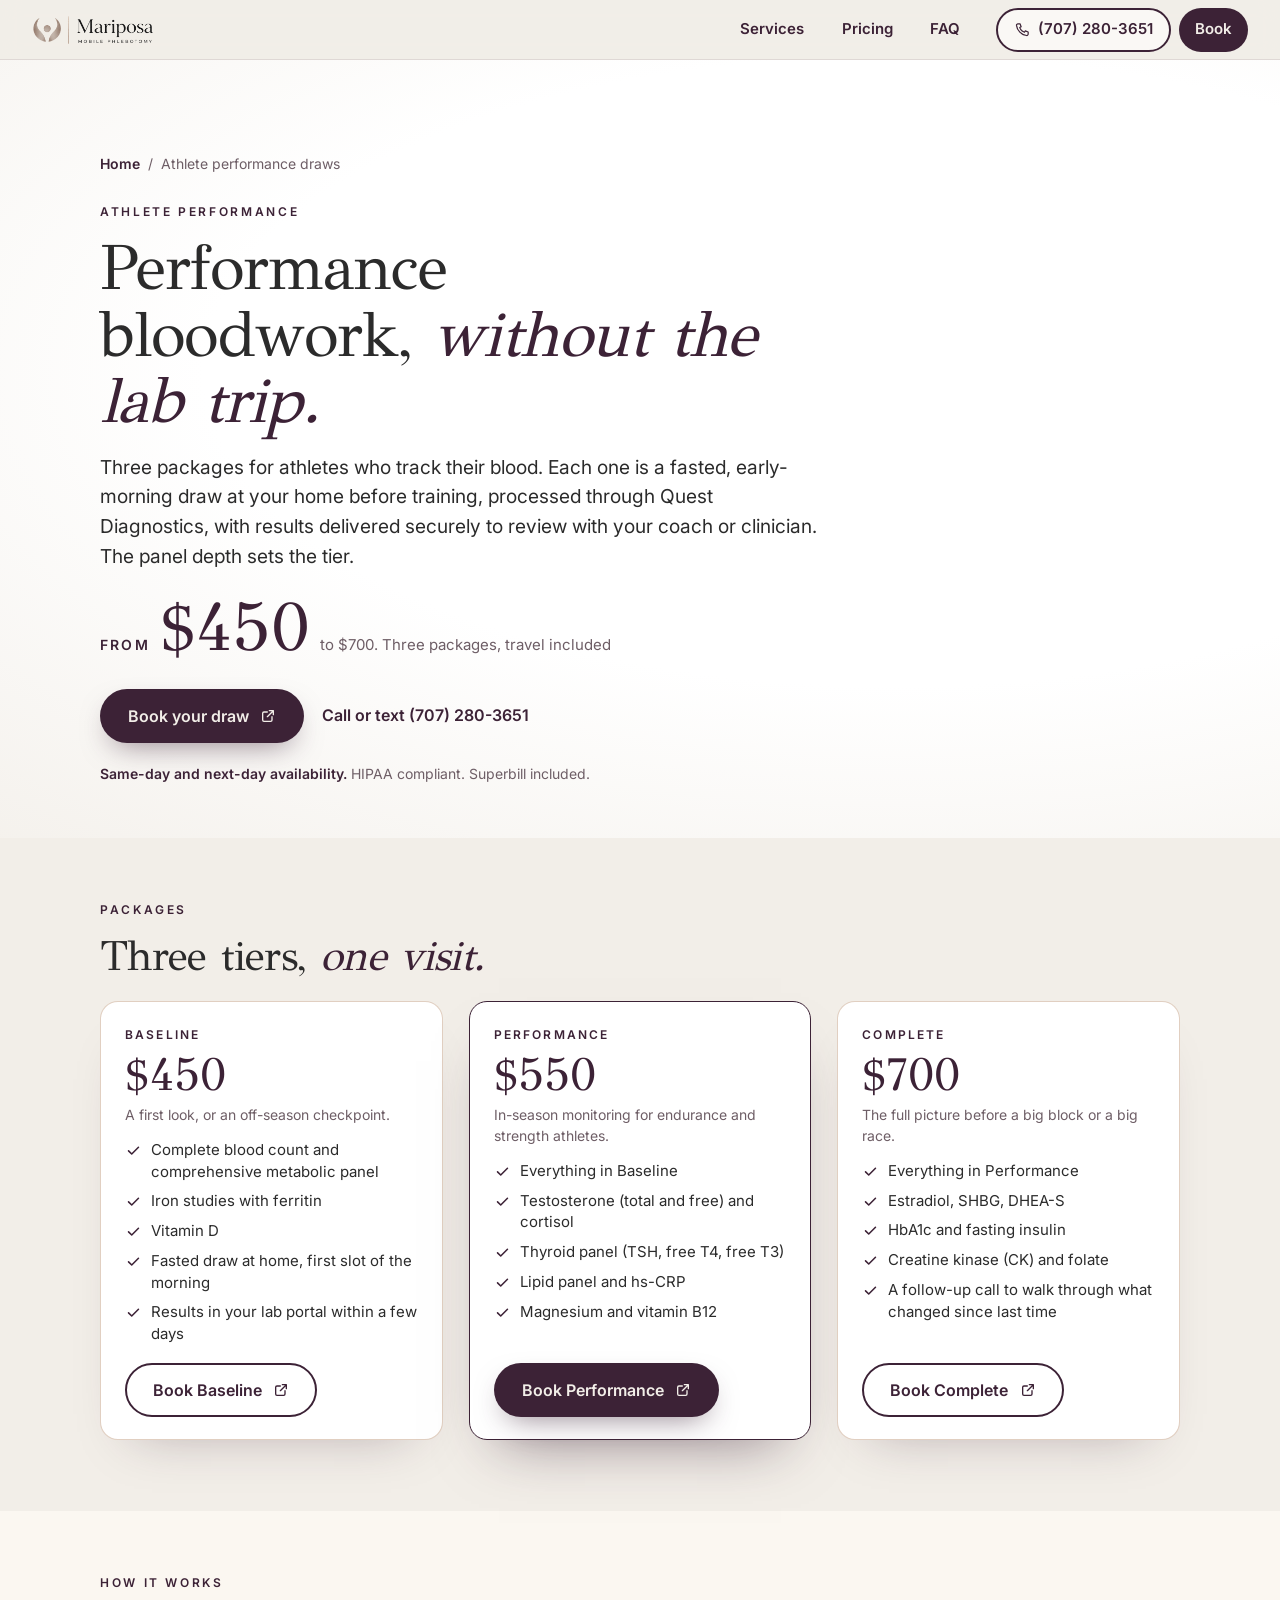
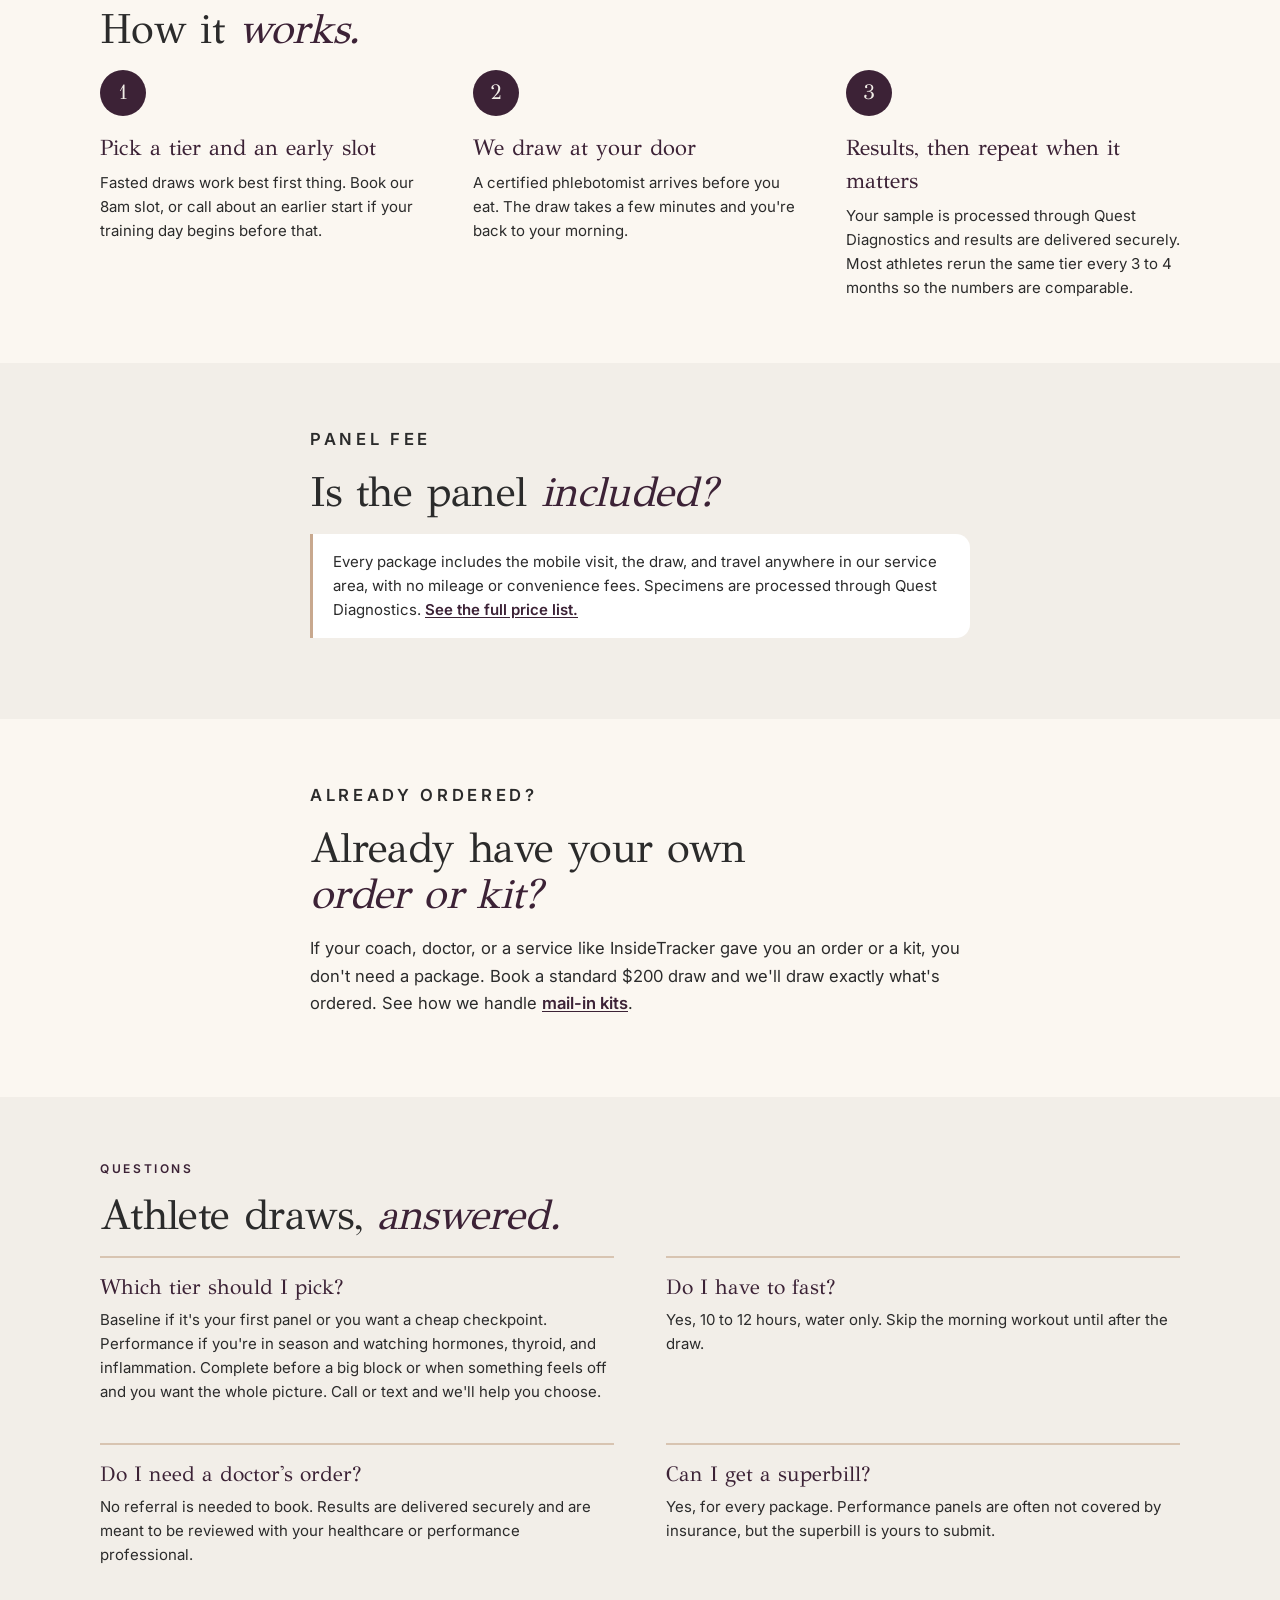
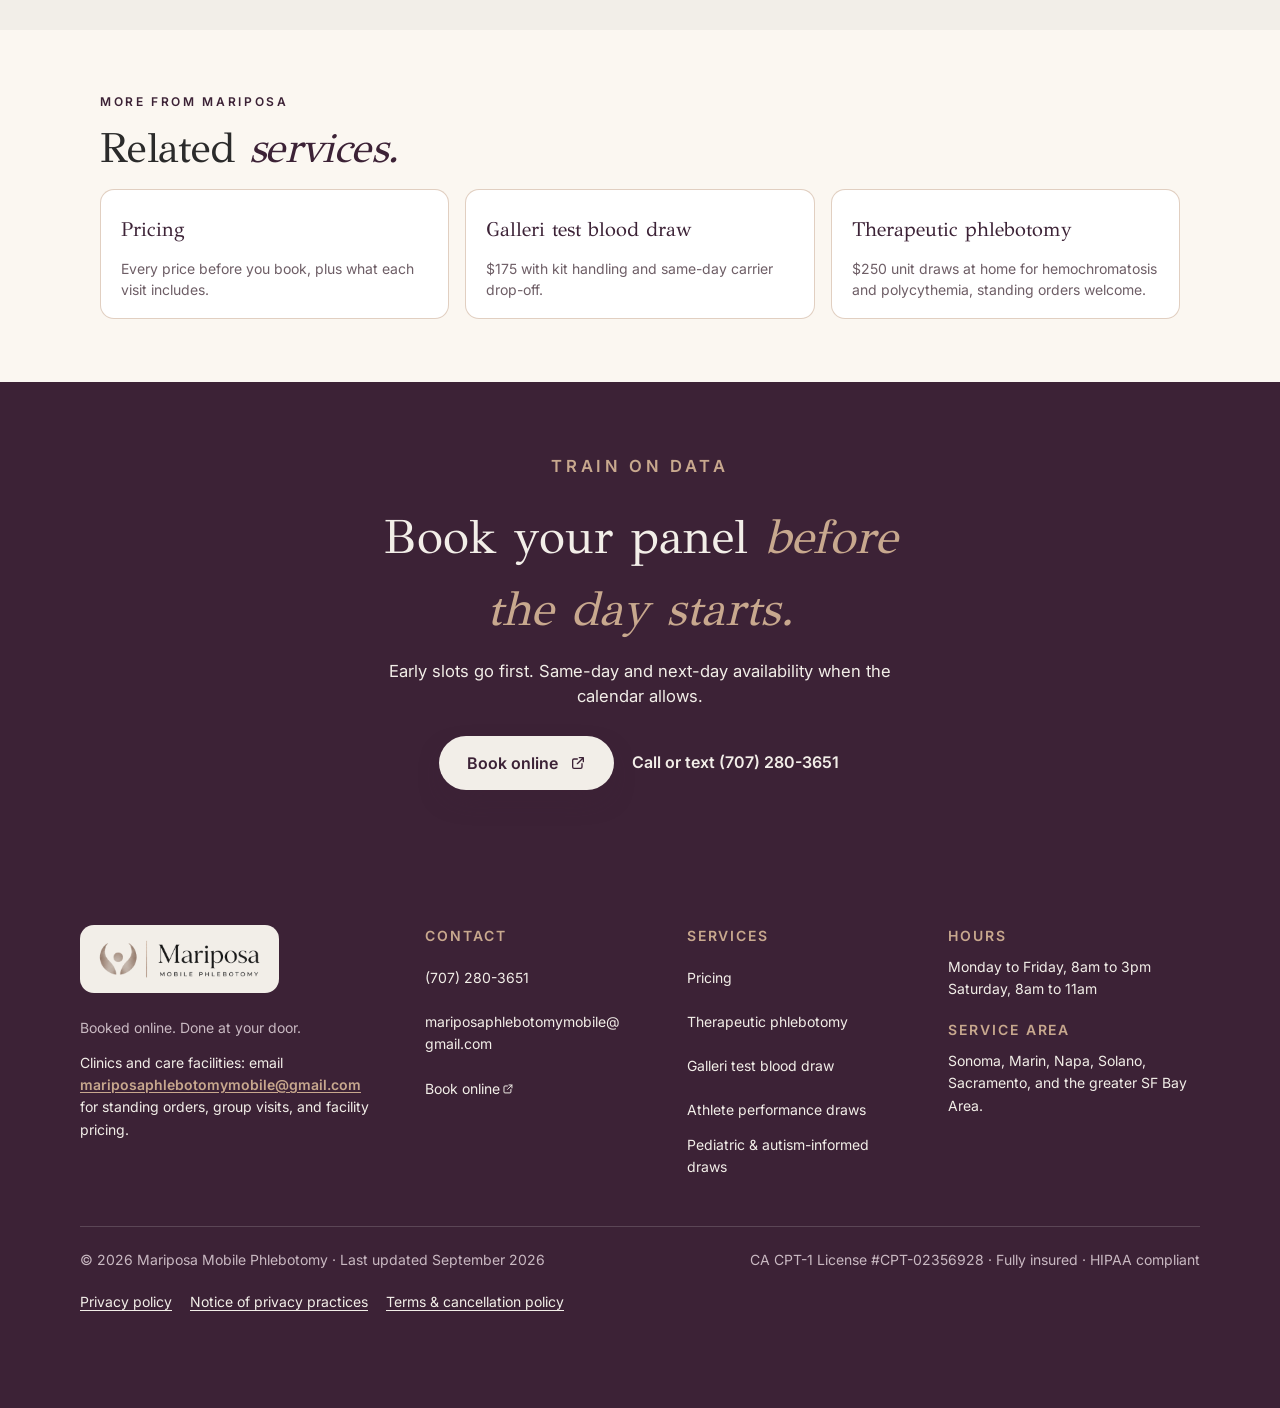
==== commit 2945d3f0: "Real email and Squarespace slugs; athlete page aligned to the live site - Task 1: care@localphleboto" ====
--- a/athlete-blood-draws/index.html
+++ b/athlete-blood-draws/index.html
@@ -51,7 +51,7 @@
   "mainEntity": [
     {"@type": "Question", "name": "Which tier should I pick?", "acceptedAnswer": {"@type": "Answer", "text": "Baseline if it's your first panel or you want a cheap checkpoint. Performance if you're in season and watching hormones, thyroid, and inflammation. Complete before a big block or when something feels off and you want the whole picture. Call or text and we'll help you choose."}},
     {"@type": "Question", "name": "Do I have to fast?", "acceptedAnswer": {"@type": "Answer", "text": "Yes, 10 to 12 hours, water only. Skip the morning workout until after the draw."}},
-    {"@type": "Question", "name": "Do I need a doctor's order?", "acceptedAnswer": {"@type": "Answer", "text": "No. The packages include the lab order."}},
+    {"@type": "Question", "name": "Do I need a doctor's order?", "acceptedAnswer": {"@type": "Answer", "text": "No referral is needed to book. Results are delivered securely and are meant to be reviewed with your healthcare or performance professional."}},
     {"@type": "Question", "name": "Can I get a superbill?", "acceptedAnswer": {"@type": "Answer", "text": "Yes, for every package. Performance panels are often not covered by insurance, but the superbill is yours to submit."}}
   ]
 }
@@ -73,7 +73,7 @@
 <a class="skip-link" href="#main">Skip to main content</a>
 <header class="site-nav">
   <a class="site-nav__brand" href="/" aria-label="Mariposa Mobile Phlebotomy home">
-    <img src="/assets/brand/logo-horizontal-t.png" alt="Mariposa Mobile Phlebotomy" width="480" height="118">
+    <img src="/assets/brand/logo-horizontal-t.png" srcset="/assets/brand/logo-horizontal-t.png 1x, /assets/brand/logo-horizontal-t-720.png 2x" alt="Mariposa Mobile Phlebotomy" width="480" height="118">
   </a>
   <nav class="site-nav__links" aria-label="Site">
     <a href="/#all-services">Services</a>
@@ -99,8 +99,8 @@
     <nav class="crumbs" aria-label="Breadcrumb"><a href="/">Home</a><span aria-hidden="true">/</span>Athlete performance draws</nav>
     <p class="eyebrow">Athlete performance</p>
     <h1>Performance bloodwork, <em>without the lab trip.</em></h1>
-    <p class="page__lead">Three packages for athletes who track their blood. Each one is a fasted, early-morning draw at your home before training, the panel itself, and results in your lab portal. The panel depth sets the tier.</p>
-    <div class="page__price"><span>From</span><strong>$450</strong><small>to $700. Three packages, panel included</small></div>
+    <p class="page__lead">Three packages for athletes who track their blood. Each one is a fasted, early-morning draw at your home before training, processed through Quest Diagnostics, with results delivered securely to review with your coach or clinician. The panel depth sets the tier.</p>
+    <div class="page__price"><span>From</span><strong>$450</strong><small>to $700. Three packages, travel included</small></div>
     <!-- CONFIRM(Ellie Q2): tier contents are a DRAFT. Ellie must confirm each analyte list and that the lab panel fee is included in the price. -->
     <div class="cta">
       <a class="btn btn--primary" href="https://mariposamobilephlebotomy.as.me" target="_blank" rel="noopener">Book your draw<svg class="ext" viewBox="0 0 24 24" fill="none" aria-hidden="true"><path d="M14 4h6v6M20 4l-9 9M18 13v5a2 2 0 0 1-2 2H6a2 2 0 0 1-2-2V8a2 2 0 0 1 2-2h5" stroke="currentColor" stroke-width="2" stroke-linecap="round" stroke-linejoin="round"/></svg><span class="sr-only"> (opens in a new tab)</span></a>
@@ -162,7 +162,7 @@
     <ol class="steps__list">
       <li><span class="steps__n">1</span><h3>Pick a tier and an early slot</h3><p><!-- CONFIRM(Ellie Q8): earliest start time -->Fasted draws work best first thing. Book our 8am slot, or call about an earlier start if your training day begins before that.</p></li>
       <li><span class="steps__n">2</span><h3>We draw at your door</h3><p>A certified phlebotomist arrives before you eat. The draw takes a few minutes and you're back to your morning.</p></li>
-      <li><span class="steps__n">3</span><h3>Results, then repeat when it matters</h3><p>Results land in your lab portal. Most athletes rerun the same tier every 3 to 4 months so the numbers are comparable.</p></li>
+      <li><span class="steps__n">3</span><h3>Results, then repeat when it matters</h3><p>Your sample is processed through Quest Diagnostics and results are delivered securely. Most athletes rerun the same tier every 3 to 4 months so the numbers are comparable.</p></li>
     </ol>
   </div></section>
 
@@ -170,14 +170,15 @@
     <p class="eyebrow">Panel fee</p>
     <h2>Is the panel <em>included?</em></h2>
     <div class="callout">
-      <!-- CONFIRM(Ellie Q2): panel included -->
-      <p>Yes. The package price covers the visit, the draw, and the lab fees for the panel. You don't pay the lab separately and there are no add-on charges. <a href="/pricing/">See the full price list.</a></p>
+      <!-- CONFIRM(Ellie Q2): whether the lab panel fee is included in the package price or billed separately by Quest. The live /pricing FAQ says "Lab processing fees, if any, are billed separately by the laboratory", so this page must not promise the panel is included until Ellie confirms. -->
+      <p>Every package includes the mobile visit, the draw, and travel anywhere in our service area, with no mileage or convenience fees. Specimens are processed through Quest Diagnostics. <a href="/pricing/">See the full price list.</a></p>
     </div>
   </div></section>
 
   <section class="section section--tint"><div class="section__inner prose">
     <p class="eyebrow">Already ordered?</p>
     <h2>Already have your own <em>order or kit?</em></h2>
+    <!-- CONFIRM(Dave Q20): standard draw price. The live Squarespace /pricing page (updated 2026-07-02) lists the standard draw at $175 and autism-informed draws at a flat $200; this site says $200 and a +$25 add-on. Confirm which is current before launch and fix every price in one pass. -->
     <p>If your coach, doctor, or a service like InsideTracker gave you an order or a kit, you don't need a package. Book a standard $200 draw and we'll draw exactly what's ordered. See how we handle <a href="/galleri-test-blood-draw/">mail-in kits</a>.</p>
   </div></section>
 
@@ -195,8 +196,8 @@
       </div>
       <div class="faq__item">
         <h3>Do I need a doctor's order?</h3>
-        <!-- CONFIRM(Ellie Q2): who provides the order for the packages -->
-        <p>No. The packages include the lab order.</p>
+        <!-- CONFIRM(Ellie Q2): who provides the lab order for the packages. The live Squarespace page only says "No referral is needed to book"; do not claim the package includes an order until Ellie confirms how it is authorized. -->
+        <p>No referral is needed to book. Results are delivered securely and are meant to be reviewed with your healthcare or performance professional.</p>
       </div>
       <div class="faq__item">
         <h3>Can I get a superbill?</h3>
@@ -229,14 +230,14 @@
 <footer class="site-footer" id="footer">
   <div class="foot__inner">
     <div class="foot__brand">
-      <span class="foot__brand-chip"><img class="foot__logo" src="/assets/brand/logo-horizontal-t.png" alt="" width="480" height="118" loading="lazy" decoding="async"></span>
+      <span class="foot__brand-chip"><img class="foot__logo" src="/assets/brand/logo-horizontal-t.png" srcset="/assets/brand/logo-horizontal-t.png 1x, /assets/brand/logo-horizontal-t-720.png 2x" alt="" width="480" height="118" loading="lazy" decoding="async"></span>
       <p class="foot__tag">Booked online. Done at your door.</p>
-      <p class="foot__clinics">Clinics and care facilities: email <a href="mailto:care@localphlebotomy.com">care@localphlebotomy.com</a> for standing orders, group visits, and facility pricing.</p>
+      <p class="foot__clinics">Clinics and care facilities: email <a href="mailto:mariposaphlebotomymobile@gmail.com">mariposaphlebotomymobile@<wbr>gmail.com</a> for standing orders, group visits, and facility pricing.</p>
     </div>
     <div class="foot__col">
       <h4>Contact</h4>
       <a href="tel:+17072803651">(707) 280-3651</a>
-      <a href="mailto:care@localphlebotomy.com">care@localphlebotomy.com</a>
+      <a href="mailto:mariposaphlebotomymobile@gmail.com">mariposaphlebotomymobile@<wbr>gmail.com</a>
       <a href="https://mariposamobilephlebotomy.as.me" target="_blank" rel="noopener">Book online<svg class="ext" viewBox="0 0 24 24" fill="none" aria-hidden="true"><path d="M14 4h6v6M20 4l-9 9M18 13v5a2 2 0 0 1-2 2H6a2 2 0 0 1-2-2V8a2 2 0 0 1 2-2h5" stroke="currentColor" stroke-width="2" stroke-linecap="round" stroke-linejoin="round"/></svg><span class="sr-only"> (opens in a new tab)</span></a>
     </div>
     <div class="foot__col">
--- a/assets/site.css
+++ b/assets/site.css
@@ -108,6 +108,12 @@
   .site-nav__call-short{display:inline}
 }
 @media (max-width:340px){.site-nav__book{display:none}}
+/* foldables and small tablets (iPhone Duo unfolded is 626px): room for the section links, short Call label */
+@media (min-width:600px) and (max-width:760px){
+  .site-nav__links{display:flex;gap:2px;margin-left:auto}
+  .site-nav__links a{padding:0 8px;font-size:14px}
+  .site-nav__actions{margin-left:0}
+}
 
 /* ---------- persistent Book button (fades in past the hero; hidden once the footer is in view) ---------- */
 .book-fab{position:fixed;right:clamp(16px,3vw,28px);bottom:clamp(16px,3vw,28px);z-index:110;
@@ -258,6 +264,9 @@
 .foot__col h4 + h4,.foot__col p + h4{margin-top:18px}
 .foot__col a,.foot__col p{font-size:14px;line-height:1.6;color:var(--ivory);text-decoration:none;display:block}
 .foot__col a{min-height:44px;display:flex;align-items:center;padding:2px 0}
+/* the contact email is one 34-character word; let it wrap instead of widening the grid at phone widths */
+.foot__col{min-width:0}
+.foot__col a[href^="mailto:"]{display:block;padding:11px 0;overflow-wrap:anywhere}
 .foot__col a:hover{color:var(--brass);text-decoration:underline}
 .foot__legal{max-width:1120px;margin:clamp(36px,5vh,56px) auto 0;padding-top:22px;border-top:1px solid rgba(255,255,255,.16);
   font-size:14px;color:var(--mauve-light);display:flex;justify-content:space-between;flex-wrap:wrap;gap:10px 24px;align-items:center}
@@ -269,7 +278,7 @@
   .steps__list,.tiers,.checklist,.faq__grid,.pricing__list{grid-template-columns:1fr}
   .faq__grid{gap:22px}
   .pricing__list{gap:0}
-  .foot__inner{grid-template-columns:1fr 1fr;gap:28px 24px}
+  .foot__inner{grid-template-columns:minmax(0,1fr) minmax(0,1fr);gap:28px 24px}
   .foot__brand{grid-column:1 / -1}
   .foot__legal{flex-direction:column;align-items:flex-start}
 }
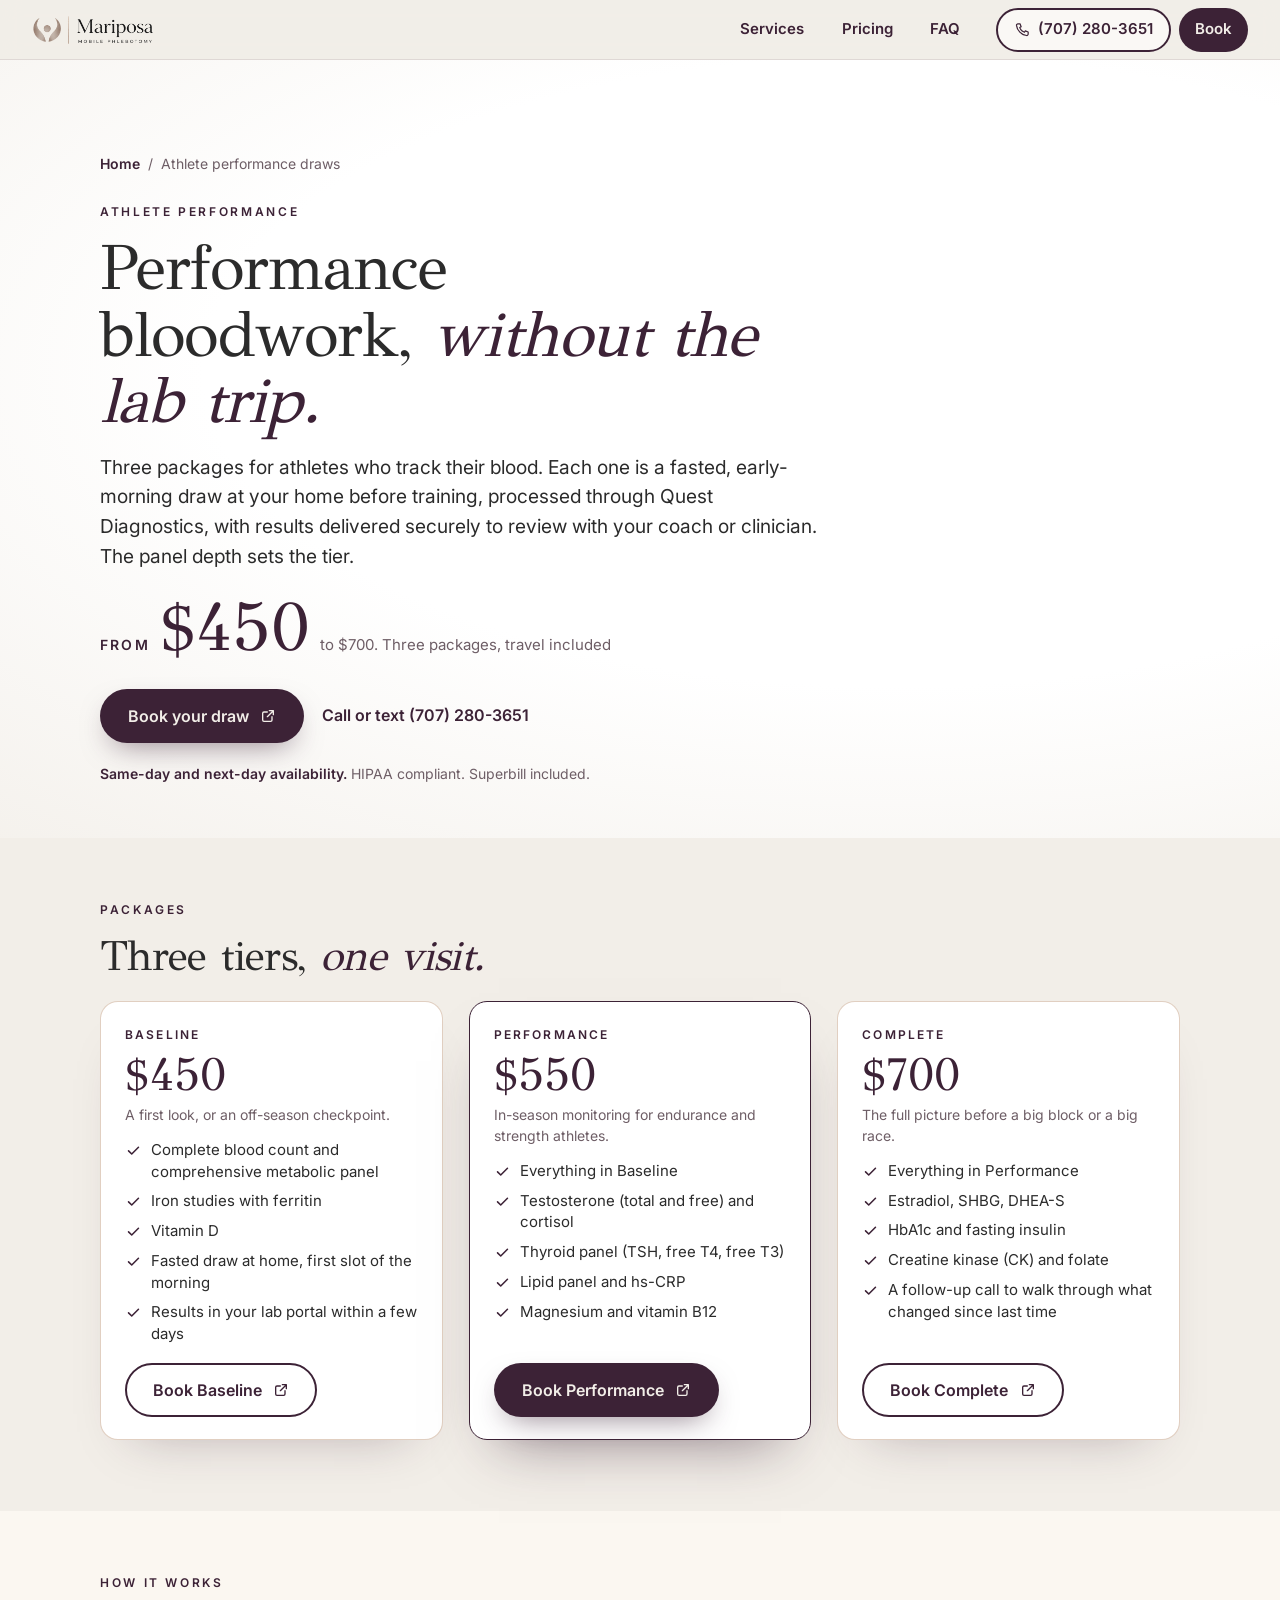
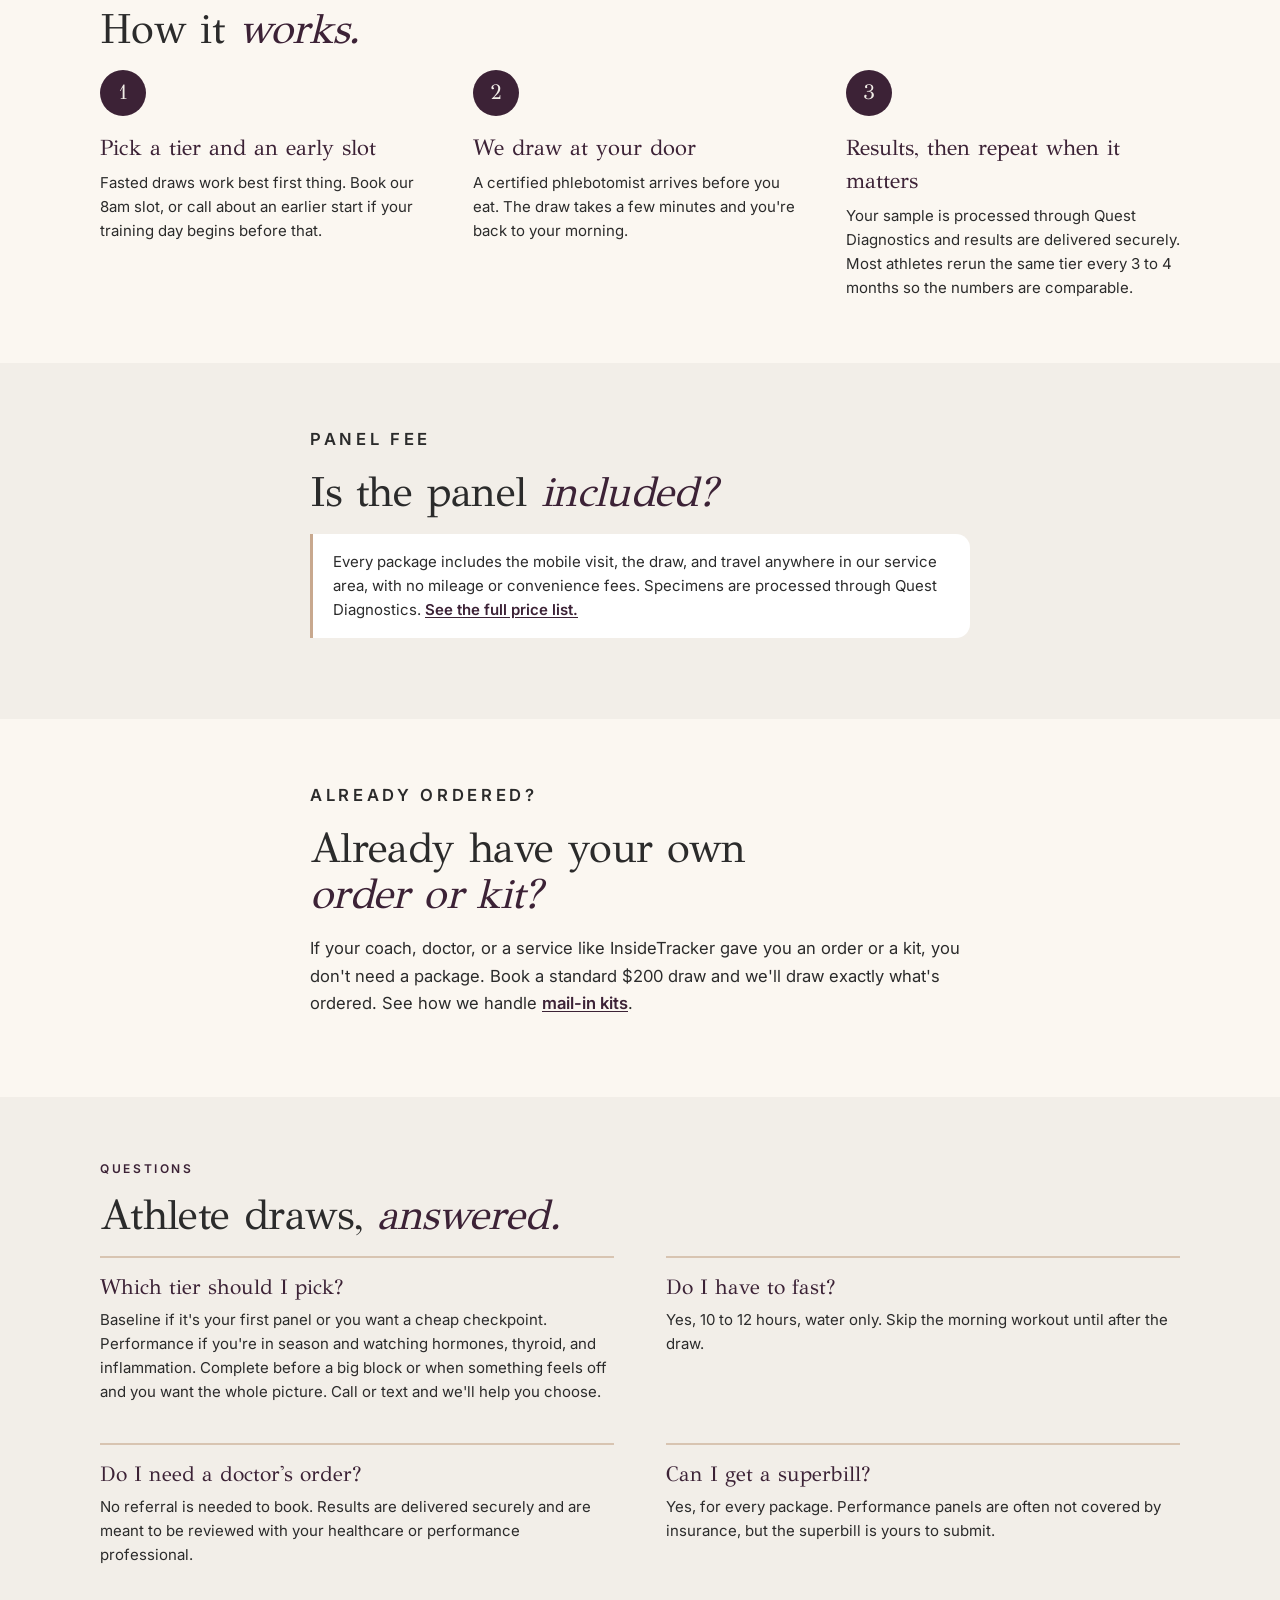
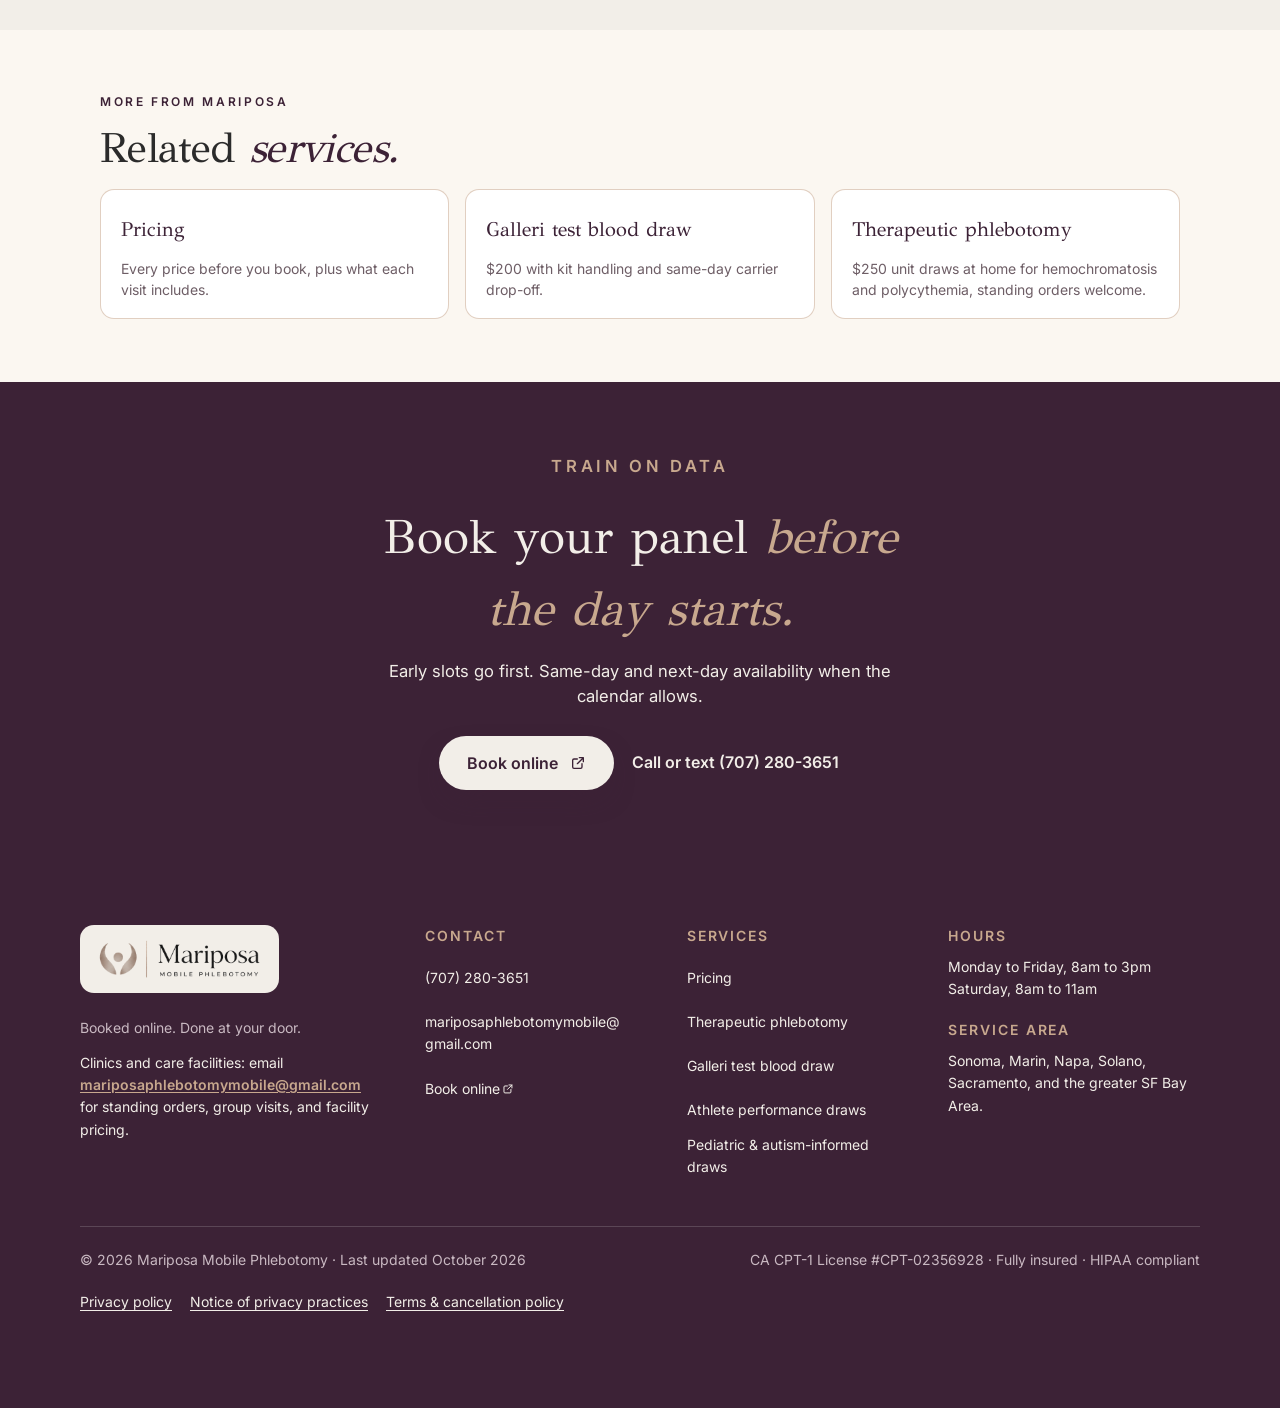
==== commit 204157af: "Pricing: pediatric draws $300, Galleri draw $200 so every draw starts at $200" ====
--- a/athlete-blood-draws/index.html
+++ b/athlete-blood-draws/index.html
@@ -178,7 +178,6 @@
   <section class="section section--tint"><div class="section__inner prose">
     <p class="eyebrow">Already ordered?</p>
     <h2>Already have your own <em>order or kit?</em></h2>
-    <!-- CONFIRM(Dave Q20): standard draw price. The live Squarespace /pricing page (updated 2026-07-02) lists the standard draw at $175 and autism-informed draws at a flat $200; this site says $200 and a +$25 add-on. Confirm which is current before launch and fix every price in one pass. -->
     <p>If your coach, doctor, or a service like InsideTracker gave you an order or a kit, you don't need a package. Book a standard $200 draw and we'll draw exactly what's ordered. See how we handle <a href="/galleri-test-blood-draw/">mail-in kits</a>.</p>
   </div></section>
 
@@ -211,7 +210,7 @@
     <h2 id="related-h">Related <em>services.</em></h2>
     <ul class="related__list">
       <li><a href="/pricing/">Pricing</a><span>Every price before you book, plus what each visit includes.</span></li>
-      <li><a href="/galleri-test-blood-draw/">Galleri test blood draw</a><span>$175 with kit handling and same-day carrier drop-off.</span></li>
+      <li><a href="/galleri-test-blood-draw/">Galleri test blood draw</a><span>$200 with kit handling and same-day carrier drop-off.</span></li>
       <li><a href="/therapeutic-phlebotomy/">Therapeutic phlebotomy</a><span>$250 unit draws at home for hemochromatosis and polycythemia, standing orders welcome.</span></li>
     </ul>
   </div></section>
@@ -257,7 +256,7 @@
     </div>
   </div>
   <div class="foot__legal">
-    <span>&copy; 2026 Mariposa Mobile Phlebotomy &middot; Last updated September 2026</span>
+    <span>&copy; 2026 Mariposa Mobile Phlebotomy &middot; Last updated October 2026</span>
     <span>CA CPT-1 License #CPT-02356928 &middot; Fully insured &middot; HIPAA compliant</span>
     <nav class="foot__legal-links" aria-label="Legal">
       <a href="/privacy/">Privacy policy</a>
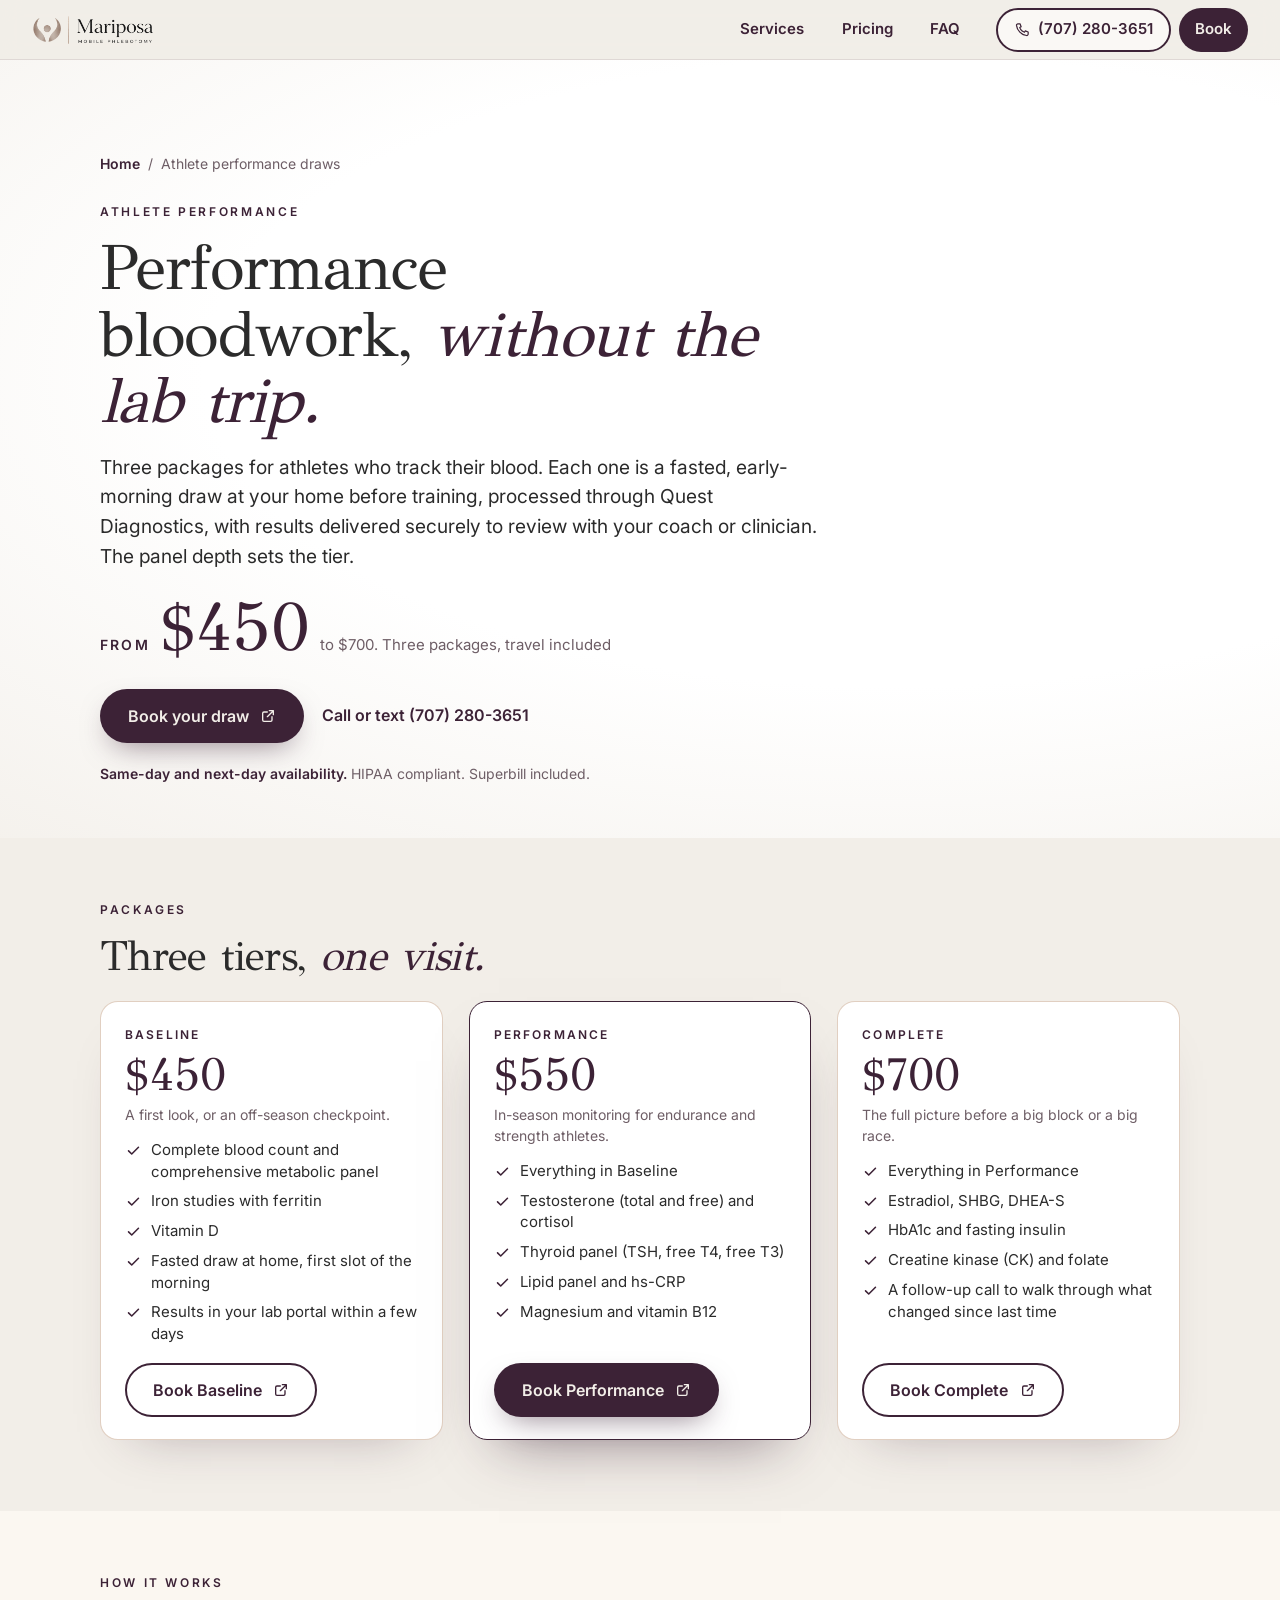
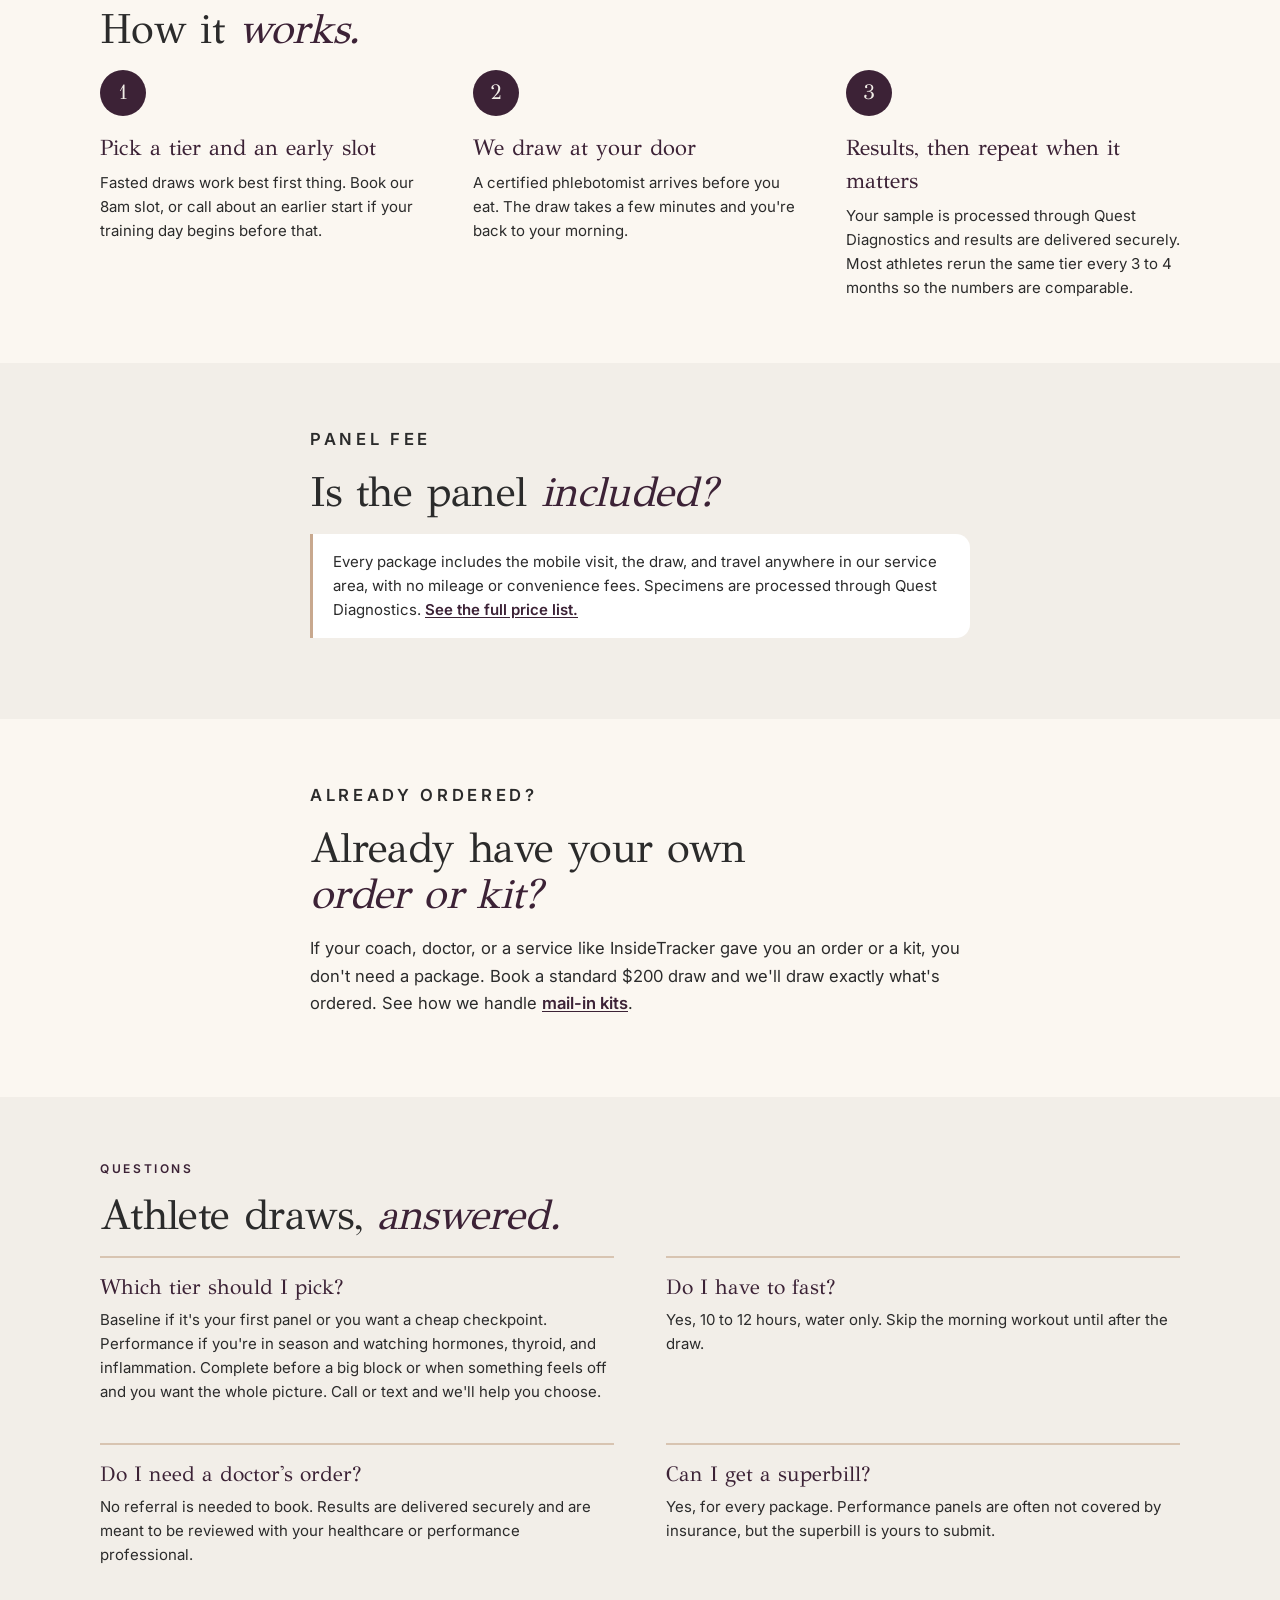
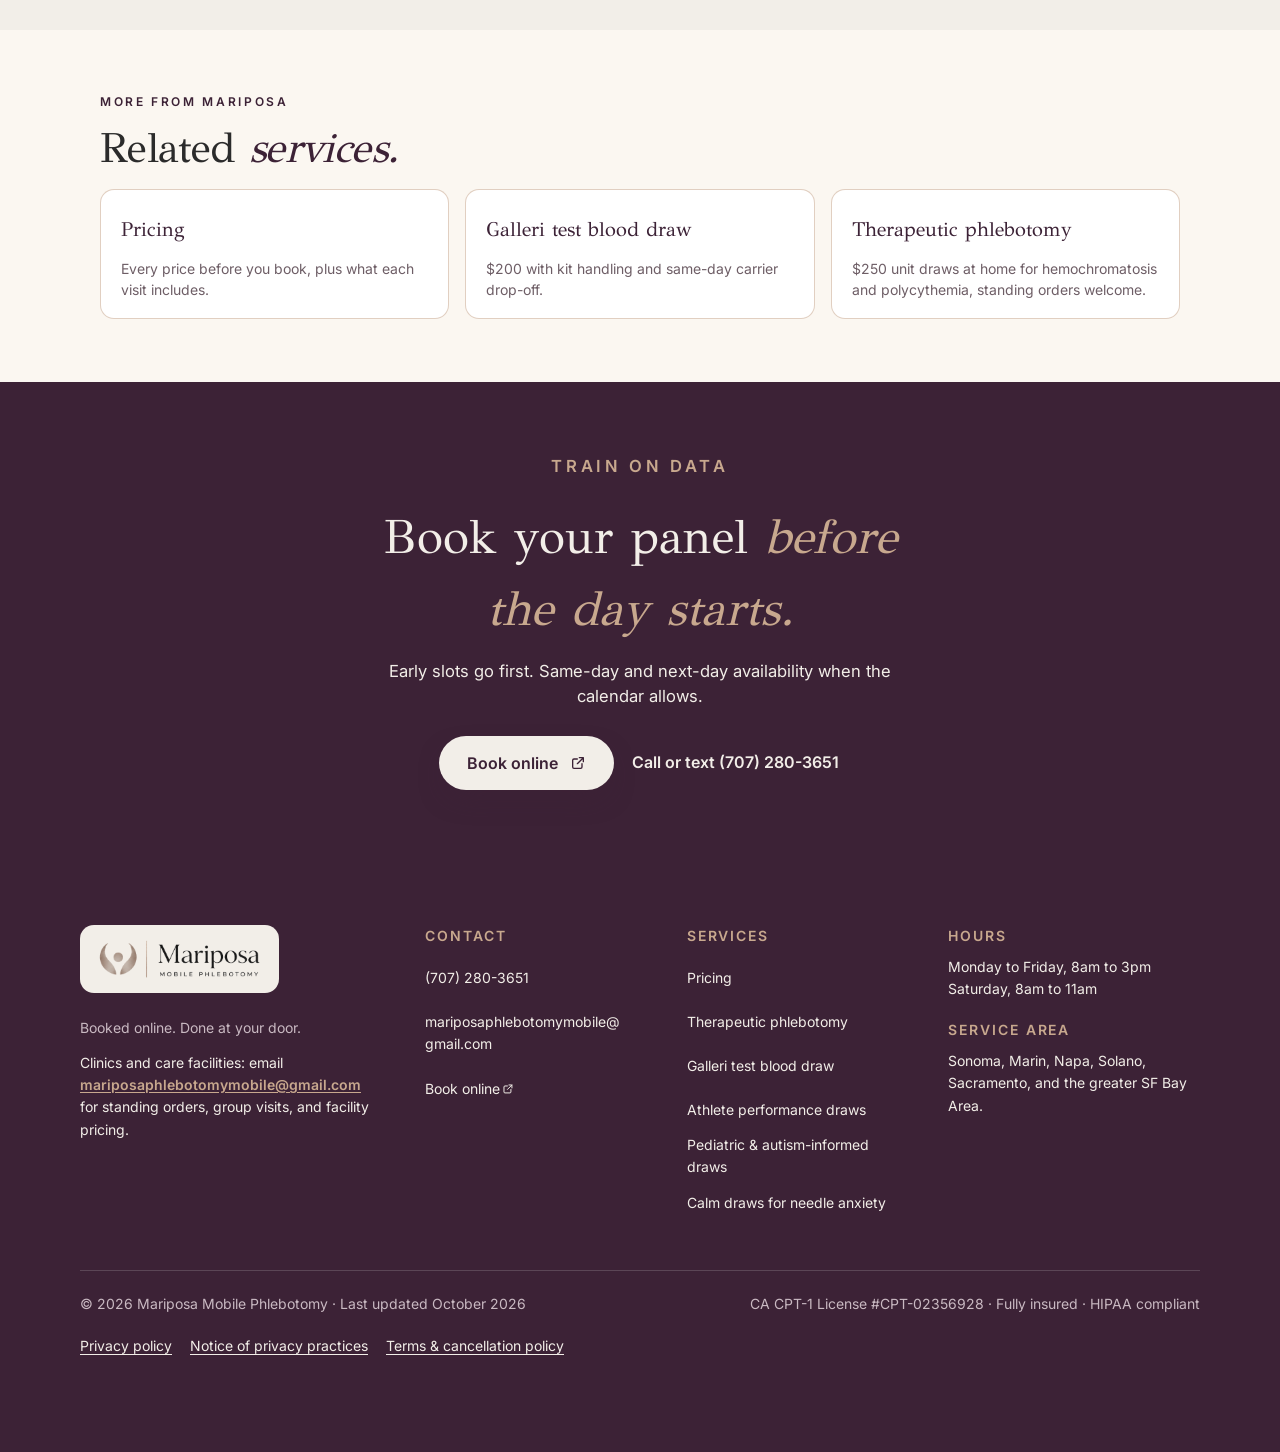
==== commit def5f9c5: "Add /calm-blood-draws/ page (calm and autism-friendly draws) New subpage built on the shared site.cs" ====
--- a/athlete-blood-draws/index.html
+++ b/athlete-blood-draws/index.html
@@ -246,6 +246,7 @@
       <a href="/galleri-test-blood-draw/">Galleri test blood draw</a>
       <a href="/athlete-blood-draws/">Athlete performance draws</a>
       <a href="/pediatric-blood-draws/">Pediatric &amp; autism-informed draws</a>
+      <a href="/calm-blood-draws/">Calm draws for needle anxiety</a>
     </div>
     <div class="foot__col">
       <h4>Hours</h4>
